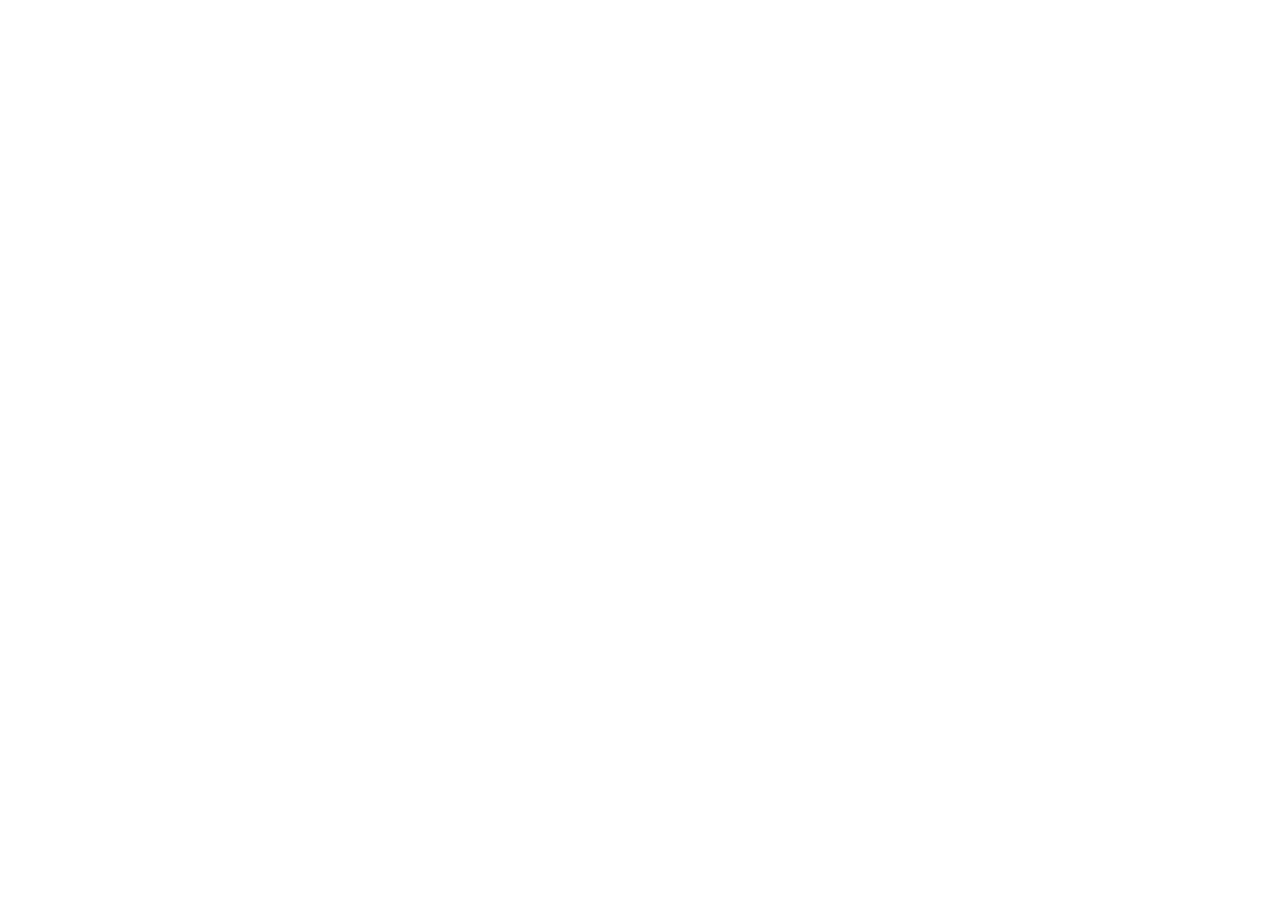
==== index.html @ 519de3d8 "feat: initialize Kéo Co Xanh Đỏ game project Set up the project structure with React, TypeScript, Ta" ====
<!doctype html>
<html lang="en">
  <head>
    <meta charset="UTF-8" />
    <meta name="viewport" content="width=device-width, initial-scale=1.0" />
    <title>Kéo Co Xanh Đỏ</title>
    <meta name="description" content="Trò chơi đố vui kéo co đối kháng giữa Đội Xanh và Đội Đỏ với 10 câu hỏi mỗi bên." />
    <meta property="og:title" content="Kéo Co Xanh Đỏ" />
    <meta property="og:description" content="Trò chơi đố vui kéo co đối kháng giữa Đội Xanh và Đội Đỏ với 10 câu hỏi mỗi bên." />
    <meta property="og:type" content="website" />
    <meta name="twitter:card" content="summary_large_image" />
  </head>
  <body>
    <div id="root"></div>
    <script type="module" src="/src/main.tsx"></script>
  </body>
</html>
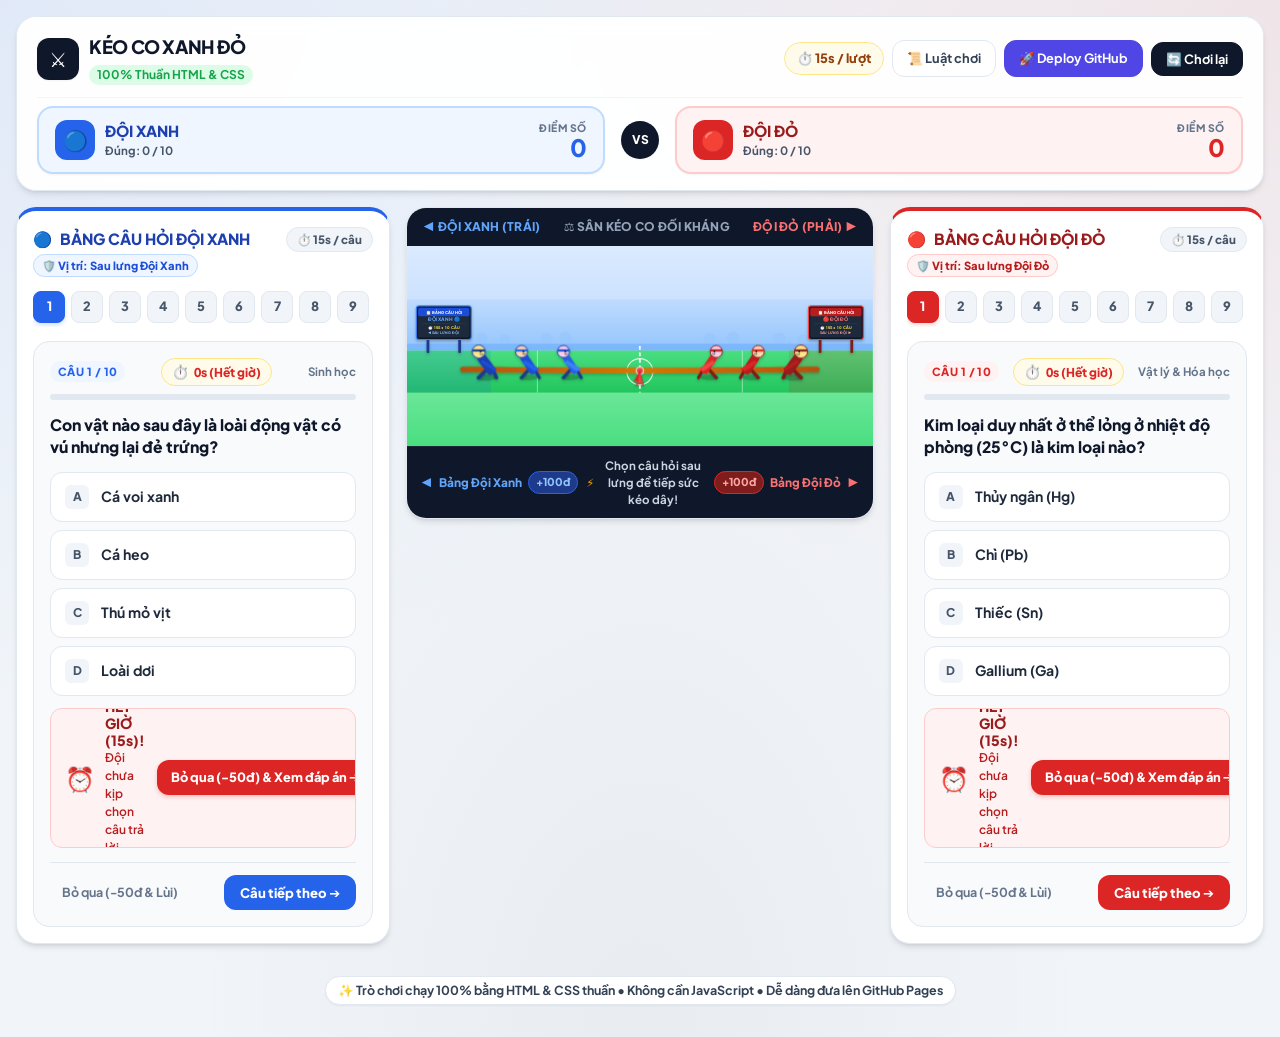
==== commit a5e6955c: "feat: implement full game logic using pure CSS Replace JS-based logic with a state-driven CSS archit" ====
--- a/index.html
+++ b/index.html
@@ -1,18 +1,1501 @@
 <!doctype html>
-<html lang="en">
+<html lang="vi">
   <head>
     <meta charset="UTF-8" />
     <meta name="viewport" content="width=device-width, initial-scale=1.0" />
-    <title>Kéo Co Xanh Đỏ</title>
-    <meta name="description" content="Trò chơi đố vui kéo co đối kháng giữa Đội Xanh và Đội Đỏ với 10 câu hỏi mỗi bên." />
-    <meta property="og:title" content="Kéo Co Xanh Đỏ" />
-    <meta property="og:description" content="Trò chơi đố vui kéo co đối kháng giữa Đội Xanh và Đội Đỏ với 10 câu hỏi mỗi bên." />
+    <title>Kéo Co Xanh Đỏ - Đố Vui 15s Thuần HTML &amp; CSS</title>
+    <meta name="description" content="Trò chơi đố vui kéo co đối kháng giữa Đội Xanh và Đội Đỏ với 10 câu hỏi mỗi bên, thời gian 15s mỗi câu, thuần HTML và CSS không cần JavaScript." />
+    <meta property="og:title" content="Kéo Co Xanh Đỏ - Đố Vui 15s Thuần HTML &amp; CSS" />
+    <meta property="og:description" content="Trò chơi đố vui kéo co đối kháng giữa Đội Xanh và Đội Đỏ với 10 câu hỏi mỗi bên, thời gian 15s mỗi câu, thuần HTML và CSS." />
     <meta property="og:type" content="website" />
-    <meta name="twitter:card" content="summary_large_image" />
+    <link rel="stylesheet" href="./style.css" />
   </head>
   <body>
-    <div id="root"></div>
-    <script type="module" src="/src/main.tsx"></script>
+    <!-- PURE HTML & CSS TUG OF WAR GAME (NO JAVASCRIPT) -->
+    <form class="game-form" id="tug-game">
+      <!-- Modal Checkbox Toggles -->
+      <input type="checkbox" id="rules-toggle" class="modal-toggle" />
+      <input type="checkbox" id="deploy-toggle" class="modal-toggle" />
+
+      <!-- ==========================================
+           BLUE TEAM RADIO CHOICES (Hidden State Store)
+           ========================================== -->
+      <!-- Q1: C is correct -->
+      <input type="radio" name="b_q1" id="b_q1_a" class="hidden-radio b-w b-q1-w" />
+      <input type="radio" name="b_q1" id="b_q1_b" class="hidden-radio b-w b-q1-w" />
+      <input type="radio" name="b_q1" id="b_q1_c" class="hidden-radio b-c" />
+      <input type="radio" name="b_q1" id="b_q1_d" class="hidden-radio b-w b-q1-w" />
+      <input type="radio" name="b_q1" id="b_q1_s" class="hidden-radio b-s b-q1-w" />
+
+      <!-- Q2: A is correct -->
+      <input type="radio" name="b_q2" id="b_q2_a" class="hidden-radio b-c" />
+      <input type="radio" name="b_q2" id="b_q2_b" class="hidden-radio b-w b-q2-w" />
+      <input type="radio" name="b_q2" id="b_q2_c" class="hidden-radio b-w b-q2-w" />
+      <input type="radio" name="b_q2" id="b_q2_d" class="hidden-radio b-w b-q2-w" />
+      <input type="radio" name="b_q2" id="b_q2_s" class="hidden-radio b-s b-q2-w" />
+
+      <!-- Q3: B is correct -->
+      <input type="radio" name="b_q3" id="b_q3_a" class="hidden-radio b-w b-q3-w" />
+      <input type="radio" name="b_q3" id="b_q3_b" class="hidden-radio b-c" />
+      <input type="radio" name="b_q3" id="b_q3_c" class="hidden-radio b-w b-q3-w" />
+      <input type="radio" name="b_q3" id="b_q3_d" class="hidden-radio b-w b-q3-w" />
+      <input type="radio" name="b_q3" id="b_q3_s" class="hidden-radio b-s b-q3-w" />
+
+      <!-- Q4: C is correct -->
+      <input type="radio" name="b_q4" id="b_q4_a" class="hidden-radio b-w b-q4-w" />
+      <input type="radio" name="b_q4" id="b_q4_b" class="hidden-radio b-w b-q4-w" />
+      <input type="radio" name="b_q4" id="b_q4_c" class="hidden-radio b-c" />
+      <input type="radio" name="b_q4" id="b_q4_d" class="hidden-radio b-w b-q4-w" />
+      <input type="radio" name="b_q4" id="b_q4_s" class="hidden-radio b-s b-q4-w" />
+
+      <!-- Q5: B is correct -->
+      <input type="radio" name="b_q5" id="b_q5_a" class="hidden-radio b-w b-q5-w" />
+      <input type="radio" name="b_q5" id="b_q5_b" class="hidden-radio b-c" />
+      <input type="radio" name="b_q5" id="b_q5_c" class="hidden-radio b-w b-q5-w" />
+      <input type="radio" name="b_q5" id="b_q5_d" class="hidden-radio b-w b-q5-w" />
+      <input type="radio" name="b_q5" id="b_q5_s" class="hidden-radio b-s b-q5-w" />
+
+      <!-- Q6: A is correct -->
+      <input type="radio" name="b_q6" id="b_q6_a" class="hidden-radio b-c" />
+      <input type="radio" name="b_q6" id="b_q6_b" class="hidden-radio b-w b-q6-w" />
+      <input type="radio" name="b_q6" id="b_q6_c" class="hidden-radio b-w b-q6-w" />
+      <input type="radio" name="b_q6" id="b_q6_d" class="hidden-radio b-w b-q6-w" />
+      <input type="radio" name="b_q6" id="b_q6_s" class="hidden-radio b-s b-q6-w" />
+
+      <!-- Q7: D is correct -->
+      <input type="radio" name="b_q7" id="b_q7_a" class="hidden-radio b-w b-q7-w" />
+      <input type="radio" name="b_q7" id="b_q7_b" class="hidden-radio b-w b-q7-w" />
+      <input type="radio" name="b_q7" id="b_q7_c" class="hidden-radio b-w b-q7-w" />
+      <input type="radio" name="b_q7" id="b_q7_d" class="hidden-radio b-c" />
+      <input type="radio" name="b_q7" id="b_q7_s" class="hidden-radio b-s b-q7-w" />
+
+      <!-- Q8: B is correct -->
+      <input type="radio" name="b_q8" id="b_q8_a" class="hidden-radio b-w b-q8-w" />
+      <input type="radio" name="b_q8" id="b_q8_b" class="hidden-radio b-c" />
+      <input type="radio" name="b_q8" id="b_q8_c" class="hidden-radio b-w b-q8-w" />
+      <input type="radio" name="b_q8" id="b_q8_d" class="hidden-radio b-w b-q8-w" />
+      <input type="radio" name="b_q8" id="b_q8_s" class="hidden-radio b-s b-q8-w" />
+
+      <!-- Q9: D is correct -->
+      <input type="radio" name="b_q9" id="b_q9_a" class="hidden-radio b-w b-q9-w" />
+      <input type="radio" name="b_q9" id="b_q9_b" class="hidden-radio b-w b-q9-w" />
+      <input type="radio" name="b_q9" id="b_q9_c" class="hidden-radio b-w b-q9-w" />
+      <input type="radio" name="b_q9" id="b_q9_d" class="hidden-radio b-c" />
+      <input type="radio" name="b_q9" id="b_q9_s" class="hidden-radio b-s b-q9-w" />
+
+      <!-- Q10: B is correct -->
+      <input type="radio" name="b_q10" id="b_q10_a" class="hidden-radio b-w b-q10-w" />
+      <input type="radio" name="b_q10" id="b_q10_b" class="hidden-radio b-c" />
+      <input type="radio" name="b_q10" id="b_q10_c" class="hidden-radio b-w b-q10-w" />
+      <input type="radio" name="b_q10" id="b_q10_d" class="hidden-radio b-w b-q10-w" />
+      <input type="radio" name="b_q10" id="b_q10_s" class="hidden-radio b-s b-q10-w" />
+
+      <!-- ==========================================
+           RED TEAM RADIO CHOICES (Hidden State Store)
+           ========================================== -->
+      <!-- Q1: A is correct -->
+      <input type="radio" name="r_q1" id="r_q1_a" class="hidden-radio r-c" />
+      <input type="radio" name="r_q1" id="r_q1_b" class="hidden-radio r-w r-q1-w" />
+      <input type="radio" name="r_q1" id="r_q1_c" class="hidden-radio r-w r-q1-w" />
+      <input type="radio" name="r_q1" id="r_q1_d" class="hidden-radio r-w r-q1-w" />
+      <input type="radio" name="r_q1" id="r_q1_s" class="hidden-radio r-s r-q1-w" />
+
+      <!-- Q2: B is correct -->
+      <input type="radio" name="r_q2" id="r_q2_a" class="hidden-radio r-w r-q2-w" />
+      <input type="radio" name="r_q2" id="r_q2_b" class="hidden-radio r-c" />
+      <input type="radio" name="r_q2" id="r_q2_c" class="hidden-radio r-w r-q2-w" />
+      <input type="radio" name="r_q2" id="r_q2_d" class="hidden-radio r-w r-q2-w" />
+      <input type="radio" name="r_q2" id="r_q2_s" class="hidden-radio r-s r-q2-w" />
+
+      <!-- Q3: C is correct -->
+      <input type="radio" name="r_q3" id="r_q3_a" class="hidden-radio r-w r-q3-w" />
+      <input type="radio" name="r_q3" id="r_q3_b" class="hidden-radio r-w r-q3-w" />
+      <input type="radio" name="r_q3" id="r_q3_c" class="hidden-radio r-c" />
+      <input type="radio" name="r_q3" id="r_q3_d" class="hidden-radio r-w r-q3-w" />
+      <input type="radio" name="r_q3" id="r_q3_s" class="hidden-radio r-s r-q3-w" />
+
+      <!-- Q4: B is correct -->
+      <input type="radio" name="r_q4" id="r_q4_a" class="hidden-radio r-w r-q4-w" />
+      <input type="radio" name="r_q4" id="r_q4_b" class="hidden-radio r-c" />
+      <input type="radio" name="r_q4" id="r_q4_c" class="hidden-radio r-w r-q4-w" />
+      <input type="radio" name="r_q4" id="r_q4_d" class="hidden-radio r-w r-q4-w" />
+      <input type="radio" name="r_q4" id="r_q4_s" class="hidden-radio r-s r-q4-w" />
+
+      <!-- Q5: C is correct -->
+      <input type="radio" name="r_q5" id="r_q5_a" class="hidden-radio r-w r-q5-w" />
+      <input type="radio" name="r_q5" id="r_q5_b" class="hidden-radio r-w r-q5-w" />
+      <input type="radio" name="r_q5" id="r_q5_c" class="hidden-radio r-c" />
+      <input type="radio" name="r_q5" id="r_q5_d" class="hidden-radio r-w r-q5-w" />
+      <input type="radio" name="r_q5" id="r_q5_s" class="hidden-radio r-s r-q5-w" />
+
+      <!-- Q6: A is correct -->
+      <input type="radio" name="r_q6" id="r_q6_a" class="hidden-radio r-c" />
+      <input type="radio" name="r_q6" id="r_q6_b" class="hidden-radio r-w r-q6-w" />
+      <input type="radio" name="r_q6" id="r_q6_c" class="hidden-radio r-w r-q6-w" />
+      <input type="radio" name="r_q6" id="r_q6_d" class="hidden-radio r-w r-q6-w" />
+      <input type="radio" name="r_q6" id="r_q6_s" class="hidden-radio r-s r-q6-w" />
+
+      <!-- Q7: B is correct -->
+      <input type="radio" name="r_q7" id="r_q7_a" class="hidden-radio r-w r-q7-w" />
+      <input type="radio" name="r_q7" id="r_q7_b" class="hidden-radio r-c" />
+      <input type="radio" name="r_q7" id="r_q7_c" class="hidden-radio r-w r-q7-w" />
+      <input type="radio" name="r_q7" id="r_q7_d" class="hidden-radio r-w r-q7-w" />
+      <input type="radio" name="r_q7" id="r_q7_s" class="hidden-radio r-s r-q7-w" />
+
+      <!-- Q8: A is correct -->
+      <input type="radio" name="r_q8" id="r_q8_a" class="hidden-radio r-c" />
+      <input type="radio" name="r_q8" id="r_q8_b" class="hidden-radio r-w r-q8-w" />
+      <input type="radio" name="r_q8" id="r_q8_c" class="hidden-radio r-w r-q8-w" />
+      <input type="radio" name="r_q8" id="r_q8_d" class="hidden-radio r-w r-q8-w" />
+      <input type="radio" name="r_q8" id="r_q8_s" class="hidden-radio r-s r-q8-w" />
+
+      <!-- Q9: C is correct -->
+      <input type="radio" name="r_q9" id="r_q9_a" class="hidden-radio r-w r-q9-w" />
+      <input type="radio" name="r_q9" id="r_q9_b" class="hidden-radio r-w r-q9-w" />
+      <input type="radio" name="r_q9" id="r_q9_c" class="hidden-radio r-c" />
+      <input type="radio" name="r_q9" id="r_q9_d" class="hidden-radio r-w r-q9-w" />
+      <input type="radio" name="r_q9" id="r_q9_s" class="hidden-radio r-s r-q9-w" />
+
+      <!-- Q10: B is correct -->
+      <input type="radio" name="r_q10" id="r_q10_a" class="hidden-radio r-w r-q10-w" />
+      <input type="radio" name="r_q10" id="r_q10_b" class="hidden-radio r-c" />
+      <input type="radio" name="r_q10" id="r_q10_c" class="hidden-radio r-w r-q10-w" />
+      <input type="radio" name="r_q10" id="r_q10_d" class="hidden-radio r-w r-q10-w" />
+      <input type="radio" name="r_q10" id="r_q10_s" class="hidden-radio r-s r-q10-w" />
+
+      <!-- MAIN APP LAYOUT -->
+      <div class="app-wrapper">
+        <!-- HEADER SCOREBOARD -->
+        <header class="header-board">
+          <div class="header-top">
+            <div class="logo-badge">
+              <div class="logo-icon">⚔️</div>
+              <div class="logo-text">
+                <h1>KÉO CO XANH ĐỎ</h1>
+                <p>100% Thuần HTML &amp; CSS</p>
+              </div>
+            </div>
+            <div class="header-actions">
+              <div class="header-timer-pill" title="Giới hạn 15 giây cho mỗi lượt câu hỏi của mỗi đội">
+                <span>⏱️ 15s / lượt</span>
+              </div>
+              <label for="rules-toggle" class="btn-action" title="Xem luật chơi">
+                <span>📜 Luật chơi</span>
+              </label>
+              <label for="deploy-toggle" class="btn-action btn-primary" title="Hướng dẫn Deploy GitHub Pages">
+                <span>🚀 Deploy GitHub</span>
+              </label>
+              <button type="reset" class="btn-action btn-reset" title="Đặt lại toàn bộ điểm và câu hỏi">
+                <span>🔄 Chơi lại</span>
+              </button>
+            </div>
+          </div>
+
+          <!-- Real-time CSS Scores -->
+          <div class="scores-banner">
+            <!-- Blue Team Score -->
+            <div class="team-score-card blue">
+              <div class="team-info">
+                <div class="team-avatar">🔵</div>
+                <div>
+                  <div class="team-name">ĐỘI XANH</div>
+                  <div class="team-correct-badge">Đúng: <span class="blue-correct-val"></span></div>
+                </div>
+              </div>
+              <div class="team-pts">
+                <div class="team-pts-label">Điểm số</div>
+                <div class="team-pts-num blue-score-val"></div>
+              </div>
+            </div>
+
+            <!-- VS Badge -->
+            <div class="vs-pill">VS</div>
+
+            <!-- Red Team Score -->
+            <div class="team-score-card red">
+              <div class="team-info">
+                <div class="team-avatar">🔴</div>
+                <div>
+                  <div class="team-name">ĐỘI ĐỎ</div>
+                  <div class="team-correct-badge">Đúng: <span class="red-correct-val"></span></div>
+                </div>
+              </div>
+              <div class="team-pts">
+                <div class="team-pts-label">Điểm số</div>
+                <div class="team-pts-num red-score-val"></div>
+              </div>
+            </div>
+          </div>
+        </header>
+
+        <!-- MAIN BATTLE ARENA & QUESTION COLUMNS -->
+        <main class="battle-arena-layout">
+          <!-- =============================================================
+               BLUE TEAM QUESTION PANEL (10 QUESTIONS - BEHIND BLUE TEAM)
+               ============================================================= -->
+          <section class="team-column blue-side">
+            <div class="team-column-header">
+              <div class="team-header-main">
+                <div class="team-column-title">
+                  <span>🔵</span>
+                  <span>BẢNG CÂU HỎI ĐỘI XANH</span>
+                </div>
+                <div class="team-position-badge blue-pos">
+                  <span>🛡️ Vị trí: Sau lưng Đội Xanh</span>
+                </div>
+              </div>
+              <div class="team-time-tag">⏱️ 15s / câu</div>
+            </div>
+
+            <!-- Tab Radio Controllers for Blue Questions 1 to 10 -->
+            <input type="radio" name="b_tab" id="b_tab_1" class="hidden-radio" checked />
+            <input type="radio" name="b_tab" id="b_tab_2" class="hidden-radio" />
+            <input type="radio" name="b_tab" id="b_tab_3" class="hidden-radio" />
+            <input type="radio" name="b_tab" id="b_tab_4" class="hidden-radio" />
+            <input type="radio" name="b_tab" id="b_tab_5" class="hidden-radio" />
+            <input type="radio" name="b_tab" id="b_tab_6" class="hidden-radio" />
+            <input type="radio" name="b_tab" id="b_tab_7" class="hidden-radio" />
+            <input type="radio" name="b_tab" id="b_tab_8" class="hidden-radio" />
+            <input type="radio" name="b_tab" id="b_tab_9" class="hidden-radio" />
+            <input type="radio" name="b_tab" id="b_tab_10" class="hidden-radio" />
+
+            <!-- Pill Navigation 1..10 -->
+            <div class="pills-nav">
+              <label for="b_tab_1" class="nav-pill">1</label>
+              <label for="b_tab_2" class="nav-pill">2</label>
+              <label for="b_tab_3" class="nav-pill">3</label>
+              <label for="b_tab_4" class="nav-pill">4</label>
+              <label for="b_tab_5" class="nav-pill">5</label>
+              <label for="b_tab_6" class="nav-pill">6</label>
+              <label for="b_tab_7" class="nav-pill">7</label>
+              <label for="b_tab_8" class="nav-pill">8</label>
+              <label for="b_tab_9" class="nav-pill">9</label>
+              <label for="b_tab_10" class="nav-pill">10</label>
+            </div>
+
+            <!-- Blue Cards Container -->
+            <div class="cards-container">
+              <!-- Blue Q1 -->
+              <div class="question-card" id="b_card_1">
+                <div class="question-header">
+                  <span class="q-tag">Câu 1 / 10</span>
+                  <div class="q-timer-badge" title="Đếm ngược 15 giây cho câu hỏi này">
+                    <span class="timer-flame">⏱️</span>
+                    <span class="timer-countdown"></span>
+                  </div>
+                  <span class="q-topic">Sinh học</span>
+                </div>
+                <div class="timer-track" title="Thời gian còn lại: 15s">
+                  <div class="timer-bar"></div>
+                </div>
+                <h3 class="question-text">Con vật nào sau đây là loài động vật có vú nhưng lại đẻ trứng?</h3>
+                <div class="options-grid">
+                  <label for="b_q1_a" class="option-btn"><span class="option-key">A</span><span>Cá voi xanh</span></label>
+                  <label for="b_q1_b" class="option-btn"><span class="option-key">B</span><span>Cá heo</span></label>
+                  <label for="b_q1_c" class="option-btn opt-correct"><span class="option-key">C</span><span>Thú mỏ vịt</span></label>
+                  <label for="b_q1_d" class="option-btn"><span class="option-key">D</span><span>Loài dơi</span></label>
+                </div>
+                <!-- 15s Timeout Alert -->
+                <div class="timeout-alert">
+                  <div class="timeout-badge">
+                    <span class="timeout-icon">⏰</span>
+                    <div class="timeout-text">
+                      <div class="timeout-title">HẾT GIỜ (15s)!</div>
+                      <div class="timeout-sub">Đội chưa kịp chọn câu trả lời.</div>
+                    </div>
+                  </div>
+                  <label for="b_q1_s" class="btn-timeout-forfeit">Bỏ qua (-50đ) &amp; Xem đáp án ➔</label>
+                </div>
+                <!-- Pure CSS Feedback -->
+                <div class="feedback-box fb-correct">
+                  <div class="fb-title">🎉 CHÍNH XÁC! (+100 điểm &amp; Kéo dây)</div>
+                  <p>Thú mỏ vịt và thú lông nhím là hai loài động vật có vú kỳ lạ duy nhất trên thế giới đẻ trứng thay vì sinh con trực tiếp.</p>
+                </div>
+                <div class="feedback-box fb-wrong">
+                  <div class="fb-title">❌ CHƯA ĐÚNG! (-50 điểm &amp; Lùi bước)</div>
+                  <p>Đáp án đúng là: <strong>C. Thú mỏ vịt</strong>. Cá voi, cá heo và dơi đều là thú sinh con và nuôi con bằng sữa mẹ.</p>
+                </div>
+                <div class="question-footer">
+                  <label for="b_q1_s" class="btn-skip">Bỏ qua (-50đ &amp; Lùi)</label>
+                  <label for="b_tab_2" class="btn-next-tab">Câu tiếp theo ➔</label>
+                </div>
+              </div>
+
+              <!-- Blue Q2 -->
+              <div class="question-card" id="b_card_2">
+                <div class="question-header">
+                  <span class="q-tag">Câu 2 / 10</span>
+                  <div class="q-timer-badge" title="Đếm ngược 15 giây cho câu hỏi này">
+                    <span class="timer-flame">⏱️</span>
+                    <span class="timer-countdown"></span>
+                  </div>
+                  <span class="q-topic">Địa lý Việt Nam</span>
+                </div>
+                <div class="timer-track" title="Thời gian còn lại: 15s">
+                  <div class="timer-bar"></div>
+                </div>
+                <h3 class="question-text">Đỉnh núi cao nhất Việt Nam và toàn Đông Dương là đỉnh núi nào?</h3>
+                <div class="options-grid">
+                  <label for="b_q2_a" class="option-btn opt-correct"><span class="option-key">A</span><span>Fansipan (3.143m)</span></label>
+                  <label for="b_q2_b" class="option-btn"><span class="option-key">B</span><span>Pu Si Lung</span></label>
+                  <label for="b_q2_c" class="option-btn"><span class="option-key">C</span><span>Bạch Mộc Lương Tử</span></label>
+                  <label for="b_q2_d" class="option-btn"><span class="option-key">D</span><span>Ngũ Chỉ Sơn</span></label>
+                </div>
+                <div class="timeout-alert">
+                  <div class="timeout-badge">
+                    <span class="timeout-icon">⏰</span>
+                    <div class="timeout-text">
+                      <div class="timeout-title">HẾT GIỜ (15s)!</div>
+                      <div class="timeout-sub">Đội chưa kịp chọn câu trả lời.</div>
+                    </div>
+                  </div>
+                  <label for="b_q2_s" class="btn-timeout-forfeit">Bỏ qua (-50đ) &amp; Xem đáp án ➔</label>
+                </div>
+                <div class="feedback-box fb-correct">
+                  <div class="fb-title">🎉 CHÍNH XÁC! (+100 điểm &amp; Kéo dây)</div>
+                  <p>Fansipan cao 3.143m thuộc dãy Hoàng Liên Sơn, được vinh danh là "Nóc nhà Đông Dương".</p>
+                </div>
+                <div class="feedback-box fb-wrong">
+                  <div class="fb-title">❌ CHƯA ĐÚNG! (-50 điểm &amp; Lùi bước)</div>
+                  <p>Đáp án đúng là: <strong>A. Fansipan (3.143m)</strong>.</p>
+                </div>
+                <div class="question-footer">
+                  <label for="b_q2_s" class="btn-skip">Bỏ qua (-50đ &amp; Lùi)</label>
+                  <label for="b_tab_3" class="btn-next-tab">Câu tiếp theo ➔</label>
+                </div>
+              </div>
+
+              <!-- Blue Q3 -->
+              <div class="question-card" id="b_card_3">
+                <div class="question-header">
+                  <span class="q-tag">Câu 3 / 10</span>
+                  <div class="q-timer-badge" title="Đếm ngược 15 giây cho câu hỏi này">
+                    <span class="timer-flame">⏱️</span>
+                    <span class="timer-countdown"></span>
+                  </div>
+                  <span class="q-topic">Hóa học</span>
+                </div>
+                <div class="timer-track" title="Thời gian còn lại: 15s">
+                  <div class="timer-bar"></div>
+                </div>
+                <h3 class="question-text">Trong bảng tuần hoàn hóa học, nguyên tố "Fe" là ký hiệu của kim loại nào?</h3>
+                <div class="options-grid">
+                  <label for="b_q3_a" class="option-btn"><span class="option-key">A</span><span>Đồng</span></label>
+                  <label for="b_q3_b" class="option-btn opt-correct"><span class="option-key">B</span><span>Sắt</span></label>
+                  <label for="b_q3_c" class="option-btn"><span class="option-key">C</span><span>Nhôm</span></label>
+                  <label for="b_q3_d" class="option-btn"><span class="option-key">D</span><span>Vàng</span></label>
+                </div>
+                <div class="timeout-alert">
+                  <div class="timeout-badge">
+                    <span class="timeout-icon">⏰</span>
+                    <div class="timeout-text">
+                      <div class="timeout-title">HẾT GIỜ (15s)!</div>
+                      <div class="timeout-sub">Đội chưa kịp chọn câu trả lời.</div>
+                    </div>
+                  </div>
+                  <label for="b_q3_s" class="btn-timeout-forfeit">Bỏ qua (-50đ) &amp; Xem đáp án ➔</label>
+                </div>
+                <div class="feedback-box fb-correct">
+                  <div class="fb-title">🎉 CHÍNH XÁC! (+100 điểm &amp; Kéo dây)</div>
+                  <p>Fe bắt nguồn từ chữ Ferrum trong tiếng Latinh, chỉ nguyên tố Sắt có số nguyên tử 26.</p>
+                </div>
+                <div class="feedback-box fb-wrong">
+                  <div class="fb-title">❌ CHƯA ĐÚNG! (-50 điểm &amp; Lùi bước)</div>
+                  <p>Đáp án đúng là: <strong>B. Sắt</strong> (Ferrum).</p>
+                </div>
+                <div class="question-footer">
+                  <label for="b_q3_s" class="btn-skip">Bỏ qua (-50đ &amp; Lùi)</label>
+                  <label for="b_tab_4" class="btn-next-tab">Câu tiếp theo ➔</label>
+                </div>
+              </div>
+
+              <!-- Blue Q4 -->
+              <div class="question-card" id="b_card_4">
+                <div class="question-header">
+                  <span class="q-tag">Câu 4 / 10</span>
+                  <div class="q-timer-badge" title="Đếm ngược 15 giây cho câu hỏi này">
+                    <span class="timer-flame">⏱️</span>
+                    <span class="timer-countdown"></span>
+                  </div>
+                  <span class="q-topic">Thiên văn học</span>
+                </div>
+                <div class="timer-track" title="Thời gian còn lại: 15s">
+                  <div class="timer-bar"></div>
+                </div>
+                <h3 class="question-text">Hành tinh nào nằm ở vị trí gần Mặt Trời nhất trong Hệ Mặt Trời?</h3>
+                <div class="options-grid">
+                  <label for="b_q4_a" class="option-btn"><span class="option-key">A</span><span>Sao Kim (Venus)</span></label>
+                  <label for="b_q4_b" class="option-btn"><span class="option-key">B</span><span>Sao Hỏa (Mars)</span></label>
+                  <label for="b_q4_c" class="option-btn opt-correct"><span class="option-key">C</span><span>Sao Thủy (Mercury)</span></label>
+                  <label for="b_q4_d" class="option-btn"><span class="option-key">D</span><span>Trái Đất</span></label>
+                </div>
+                <div class="timeout-alert">
+                  <div class="timeout-badge">
+                    <span class="timeout-icon">⏰</span>
+                    <div class="timeout-text">
+                      <div class="timeout-title">HẾT GIỜ (15s)!</div>
+                      <div class="timeout-sub">Đội chưa kịp chọn câu trả lời.</div>
+                    </div>
+                  </div>
+                  <label for="b_q4_s" class="btn-timeout-forfeit">Bỏ qua (-50đ) &amp; Xem đáp án ➔</label>
+                </div>
+                <div class="feedback-box fb-correct">
+                  <div class="fb-title">🎉 CHÍNH XÁC! (+100 điểm &amp; Kéo dây)</div>
+                  <p>Sao Thủy là hành tinh gần Mặt Trời nhất với chu kỳ quay quanh Mặt Trời chỉ mất 88 ngày Trái Đất.</p>
+                </div>
+                <div class="feedback-box fb-wrong">
+                  <div class="fb-title">❌ CHƯA ĐÚNG! (-50 điểm &amp; Lùi bước)</div>
+                  <p>Đáp án đúng là: <strong>C. Sao Thủy (Mercury)</strong>.</p>
+                </div>
+                <div class="question-footer">
+                  <label for="b_q4_s" class="btn-skip">Bỏ qua (-50đ &amp; Lùi)</label>
+                  <label for="b_tab_5" class="btn-next-tab">Câu tiếp theo ➔</label>
+                </div>
+              </div>
+
+              <!-- Blue Q5 -->
+              <div class="question-card" id="b_card_5">
+                <div class="question-header">
+                  <span class="q-tag">Câu 5 / 10</span>
+                  <div class="q-timer-badge" title="Đếm ngược 15 giây cho câu hỏi này">
+                    <span class="timer-flame">⏱️</span>
+                    <span class="timer-countdown"></span>
+                  </div>
+                  <span class="q-topic">Đố vui dân gian</span>
+                </div>
+                <div class="timer-track" title="Thời gian còn lại: 15s">
+                  <div class="timer-bar"></div>
+                </div>
+                <h3 class="question-text">Đố vui: "Cây gì có mắt không tai, thịt thơm vàng óng ăn hoài chẳng cay"?</h3>
+                <div class="options-grid">
+                  <label for="b_q5_a" class="option-btn"><span class="option-key">A</span><span>Cây ngô / bắp</span></label>
+                  <label for="b_q5_b" class="option-btn opt-correct"><span class="option-key">B</span><span>Quả dứa (thơm/khóm)</span></label>
+                  <label for="b_q5_c" class="option-btn"><span class="option-key">C</span><span>Củ khoai tây</span></label>
+                  <label for="b_q5_d" class="option-btn"><span class="option-key">D</span><span>Quả dừa</span></label>
+                </div>
+                <div class="timeout-alert">
+                  <div class="timeout-badge">
+                    <span class="timeout-icon">⏰</span>
+                    <div class="timeout-text">
+                      <div class="timeout-title">HẾT GIỜ (15s)!</div>
+                      <div class="timeout-sub">Đội chưa kịp chọn câu trả lời.</div>
+                    </div>
+                  </div>
+                  <label for="b_q5_s" class="btn-timeout-forfeit">Bỏ qua (-50đ) &amp; Xem đáp án ➔</label>
+                </div>
+                <div class="feedback-box fb-correct">
+                  <div class="fb-title">🎉 CHÍNH XÁC! (+100 điểm &amp; Kéo dây)</div>
+                  <p>Quả dứa có nhiều mắt dứa xung quanh vỏ bọc, ruột màu vàng óng ngọt mát.</p>
+                </div>
+                <div class="feedback-box fb-wrong">
+                  <div class="fb-title">❌ CHƯA ĐÚNG! (-50 điểm &amp; Lùi bước)</div>
+                  <p>Đáp án đúng là: <strong>B. Quả dứa (thơm/khóm)</strong>.</p>
+                </div>
+                <div class="question-footer">
+                  <label for="b_q5_s" class="btn-skip">Bỏ qua (-50đ &amp; Lùi)</label>
+                  <label for="b_tab_6" class="btn-next-tab">Câu tiếp theo ➔</label>
+                </div>
+              </div>
+
+              <!-- Blue Q6 -->
+              <div class="question-card" id="b_card_6">
+                <div class="question-header">
+                  <span class="q-tag">Câu 6 / 10</span>
+                  <div class="q-timer-badge" title="Đếm ngược 15 giây cho câu hỏi này">
+                    <span class="timer-flame">⏱️</span>
+                    <span class="timer-countdown"></span>
+                  </div>
+                  <span class="q-topic">Âm nhạc &amp; Lịch sử</span>
+                </div>
+                <div class="timer-track" title="Thời gian còn lại: 15s">
+                  <div class="timer-bar"></div>
+                </div>
+                <h3 class="question-text">Ai là tác giả của bản Quốc ca nước CHXHCN Việt Nam (Tiến quân ca)?</h3>
+                <div class="options-grid">
+                  <label for="b_q6_a" class="option-btn opt-correct"><span class="option-key">A</span><span>Nhạc sĩ Văn Cao</span></label>
+                  <label for="b_q6_b" class="option-btn"><span class="option-key">B</span><span>Nhạc sĩ Trịnh Công Sơn</span></label>
+                  <label for="b_q6_c" class="option-btn"><span class="option-key">C</span><span>Nhạc sĩ Phạm Tuyên</span></label>
+                  <label for="b_q6_d" class="option-btn"><span class="option-key">D</span><span>Nhạc sĩ Hoàng Vân</span></label>
+                </div>
+                <div class="timeout-alert">
+                  <div class="timeout-badge">
+                    <span class="timeout-icon">⏰</span>
+                    <div class="timeout-text">
+                      <div class="timeout-title">HẾT GIỜ (15s)!</div>
+                      <div class="timeout-sub">Đội chưa kịp chọn câu trả lời.</div>
+                    </div>
+                  </div>
+                  <label for="b_q6_s" class="btn-timeout-forfeit">Bỏ qua (-50đ) &amp; Xem đáp án ➔</label>
+                </div>
+                <div class="feedback-box fb-correct">
+                  <div class="fb-title">🎉 CHÍNH XÁC! (+100 điểm &amp; Kéo dây)</div>
+                  <p>Nhạc sĩ Văn Cao sáng tác "Tiến quân ca" vào cuối năm 1944 tại Hà Nội.</p>
+                </div>
+                <div class="feedback-box fb-wrong">
+                  <div class="fb-title">❌ CHƯA ĐÚNG! (-50 điểm &amp; Lùi bước)</div>
+                  <p>Đáp án đúng là: <strong>A. Nhạc sĩ Văn Cao</strong>.</p>
+                </div>
+                <div class="question-footer">
+                  <label for="b_q6_s" class="btn-skip">Bỏ qua (-50đ &amp; Lùi)</label>
+                  <label for="b_tab_7" class="btn-next-tab">Câu tiếp theo ➔</label>
+                </div>
+              </div>
+
+              <!-- Blue Q7 -->
+              <div class="question-card" id="b_card_7">
+                <div class="question-header">
+                  <span class="q-tag">Câu 7 / 10</span>
+                  <div class="q-timer-badge" title="Đếm ngược 15 giây cho câu hỏi này">
+                    <span class="timer-flame">⏱️</span>
+                    <span class="timer-countdown"></span>
+                  </div>
+                  <span class="q-topic">Địa lý thế giới</span>
+                </div>
+                <div class="timer-track" title="Thời gian còn lại: 15s">
+                  <div class="timer-bar"></div>
+                </div>
+                <h3 class="question-text">Đâu là đại dương có diện tích và độ sâu lớn nhất trên hành tinh Trái Đất?</h3>
+                <div class="options-grid">
+                  <label for="b_q7_a" class="option-btn"><span class="option-key">A</span><span>Đại Tây Dương</span></label>
+                  <label for="b_q7_b" class="option-btn"><span class="option-key">B</span><span>Ấn Độ Dương</span></label>
+                  <label for="b_q7_c" class="option-btn"><span class="option-key">C</span><span>Bắc Băng Dương</span></label>
+                  <label for="b_q7_d" class="option-btn opt-correct"><span class="option-key">D</span><span>Thái Bình Dương</span></label>
+                </div>
+                <div class="timeout-alert">
+                  <div class="timeout-badge">
+                    <span class="timeout-icon">⏰</span>
+                    <div class="timeout-text">
+                      <div class="timeout-title">HẾT GIỜ (15s)!</div>
+                      <div class="timeout-sub">Đội chưa kịp chọn câu trả lời.</div>
+                    </div>
+                  </div>
+                  <label for="b_q7_s" class="btn-timeout-forfeit">Bỏ qua (-50đ) &amp; Xem đáp án ➔</label>
+                </div>
+                <div class="feedback-box fb-correct">
+                  <div class="fb-title">🎉 CHÍNH XÁC! (+100 điểm &amp; Kéo dây)</div>
+                  <p>Thái Bình Dương chiếm hơn 30% diện tích bề mặt Trái Đất và chứa rãnh Mariana sâu nhất thế giới.</p>
+                </div>
+                <div class="feedback-box fb-wrong">
+                  <div class="fb-title">❌ CHƯA ĐÚNG! (-50 điểm &amp; Lùi bước)</div>
+                  <p>Đáp án đúng là: <strong>D. Thái Bình Dương</strong>.</p>
+                </div>
+                <div class="question-footer">
+                  <label for="b_q7_s" class="btn-skip">Bỏ qua (-50đ &amp; Lùi)</label>
+                  <label for="b_tab_8" class="btn-next-tab">Câu tiếp theo ➔</label>
+                </div>
+              </div>
+
+              <!-- Blue Q8 -->
+              <div class="question-card" id="b_card_8">
+                <div class="question-header">
+                  <span class="q-tag">Câu 8 / 10</span>
+                  <div class="q-timer-badge" title="Đếm ngược 15 giây cho câu hỏi này">
+                    <span class="timer-flame">⏱️</span>
+                    <span class="timer-countdown"></span>
+                  </div>
+                  <span class="q-topic">Toán học</span>
+                </div>
+                <div class="timer-track" title="Thời gian còn lại: 15s">
+                  <div class="timer-bar"></div>
+                </div>
+                <h3 class="question-text">Trong hình học phẳng, một tam giác đều có mỗi góc trong bằng bao nhiêu độ?</h3>
+                <div class="options-grid">
+                  <label for="b_q8_a" class="option-btn"><span class="option-key">A</span><span>45°</span></label>
+                  <label for="b_q8_b" class="option-btn opt-correct"><span class="option-key">B</span><span>60°</span></label>
+                  <label for="b_q8_c" class="option-btn"><span class="option-key">C</span><span>90°</span></label>
+                  <label for="b_q8_d" class="option-btn"><span class="option-key">D</span><span>120°</span></label>
+                </div>
+                <div class="timeout-alert">
+                  <div class="timeout-badge">
+                    <span class="timeout-icon">⏰</span>
+                    <div class="timeout-text">
+                      <div class="timeout-title">HẾT GIỜ (15s)!</div>
+                      <div class="timeout-sub">Đội chưa kịp chọn câu trả lời.</div>
+                    </div>
+                  </div>
+                  <label for="b_q8_s" class="btn-timeout-forfeit">Bỏ qua (-50đ) &amp; Xem đáp án ➔</label>
+                </div>
+                <div class="feedback-box fb-correct">
+                  <div class="fb-title">🎉 CHÍNH XÁC! (+100 điểm &amp; Kéo dây)</div>
+                  <p>Tổng 3 góc trong tam giác là 180°. Trong tam giác đều: 180° : 3 = 60°.</p>
+                </div>
+                <div class="feedback-box fb-wrong">
+                  <div class="fb-title">❌ CHƯA ĐÚNG! (-50 điểm &amp; Lùi bước)</div>
+                  <p>Đáp án đúng là: <strong>B. 60°</strong>.</p>
+                </div>
+                <div class="question-footer">
+                  <label for="b_q8_s" class="btn-skip">Bỏ qua (-50đ &amp; Lùi)</label>
+                  <label for="b_tab_9" class="btn-next-tab">Câu tiếp theo ➔</label>
+                </div>
+              </div>
+
+              <!-- Blue Q9 -->
+              <div class="question-card" id="b_card_9">
+                <div class="question-header">
+                  <span class="q-tag">Câu 9 / 10</span>
+                  <div class="q-timer-badge" title="Đếm ngược 15 giây cho câu hỏi này">
+                    <span class="timer-flame">⏱️</span>
+                    <span class="timer-countdown"></span>
+                  </div>
+                  <span class="q-topic">Địa lý quốc tế</span>
+                </div>
+                <div class="timer-track" title="Thời gian còn lại: 15s">
+                  <div class="timer-bar"></div>
+                </div>
+                <h3 class="question-text">Quốc gia nào có diện tích lãnh thổ tự nhiên lớn nhất thế giới?</h3>
+                <div class="options-grid">
+                  <label for="b_q9_a" class="option-btn"><span class="option-key">A</span><span>Canada</span></label>
+                  <label for="b_q9_b" class="option-btn"><span class="option-key">B</span><span>Trung Quốc</span></label>
+                  <label for="b_q9_c" class="option-btn"><span class="option-key">C</span><span>Hoa Kỳ</span></label>
+                  <label for="b_q9_d" class="option-btn opt-correct"><span class="option-key">D</span><span>Liên bang Nga</span></label>
+                </div>
+                <div class="timeout-alert">
+                  <div class="timeout-badge">
+                    <span class="timeout-icon">⏰</span>
+                    <div class="timeout-text">
+                      <div class="timeout-title">HẾT GIỜ (15s)!</div>
+                      <div class="timeout-sub">Đội chưa kịp chọn câu trả lời.</div>
+                    </div>
+                  </div>
+                  <label for="b_q9_s" class="btn-timeout-forfeit">Bỏ qua (-50đ) &amp; Xem đáp án ➔</label>
+                </div>
+                <div class="feedback-box fb-correct">
+                  <div class="fb-title">🎉 CHÍNH XÁC! (+100 điểm &amp; Kéo dây)</div>
+                  <p>Nga có diện tích hơn 17.1 triệu km², trải dài qua 11 múi giờ và hai châu lục Á - Âu.</p>
+                </div>
+                <div class="feedback-box fb-wrong">
+                  <div class="fb-title">❌ CHƯA ĐÚNG! (-50 điểm &amp; Lùi bước)</div>
+                  <p>Đáp án đúng là: <strong>D. Liên bang Nga</strong>.</p>
+                </div>
+                <div class="question-footer">
+                  <label for="b_q9_s" class="btn-skip">Bỏ qua (-50đ &amp; Lùi)</label>
+                  <label for="b_tab_10" class="btn-next-tab">Câu cuối cùng ➔</label>
+                </div>
+              </div>
+
+              <!-- Blue Q10 -->
+              <div class="question-card" id="b_card_10">
+                <div class="question-header">
+                  <span class="q-tag">Câu 10 / 10</span>
+                  <div class="q-timer-badge" title="Đếm ngược 15 giây cho câu hỏi này">
+                    <span class="timer-flame">⏱️</span>
+                    <span class="timer-countdown"></span>
+                  </div>
+                  <span class="q-topic">Địa lý Việt Nam</span>
+                </div>
+                <div class="timer-track" title="Thời gian còn lại: 15s">
+                  <div class="timer-bar"></div>
+                </div>
+                <h3 class="question-text">Dòng sông Mê Kông chảy vào miền Tây Nam Bộ Việt Nam được gọi là gì?</h3>
+                <div class="options-grid">
+                  <label for="b_q10_a" class="option-btn"><span class="option-key">A</span><span>Sông Hồng</span></label>
+                  <label for="b_q10_b" class="option-btn opt-correct"><span class="option-key">B</span><span>Sông Cửu Long (Tiền &amp; Hậu)</span></label>
+                  <label for="b_q10_c" class="option-btn"><span class="option-key">C</span><span>Sông Đồng Nai</span></label>
+                  <label for="b_q10_d" class="option-btn"><span class="option-key">D</span><span>Sông Hương</span></label>
+                </div>
+                <div class="timeout-alert">
+                  <div class="timeout-badge">
+                    <span class="timeout-icon">⏰</span>
+                    <div class="timeout-text">
+                      <div class="timeout-title">HẾT GIỜ (15s)!</div>
+                      <div class="timeout-sub">Đội chưa kịp chọn câu trả lời.</div>
+                    </div>
+                  </div>
+                  <label for="b_q10_s" class="btn-timeout-forfeit">Bỏ qua (-50đ) &amp; Xem đáp án ➔</label>
+                </div>
+                <div class="feedback-box fb-correct">
+                  <div class="fb-title">🎉 CHÍNH XÁC! (+100 điểm &amp; Kéo dây)</div>
+                  <p>Khi vào Việt Nam, sông Mê Kông rẽ thành 2 nhánh chính là Sông Tiền và Sông Hậu, đổ ra biển với tên gọi Cửu Long.</p>
+                </div>
+                <div class="feedback-box fb-wrong">
+                  <div class="fb-title">❌ CHƯA ĐÚNG! (-50 điểm &amp; Lùi bước)</div>
+                  <p>Đáp án đúng là: <strong>B. Sông Cửu Long (Tiền &amp; Hậu)</strong>.</p>
+                </div>
+                <div class="question-footer">
+                  <label for="b_q10_s" class="btn-skip">Bỏ qua (-50đ &amp; Lùi)</label>
+                  <span style="font-size:0.8rem; font-weight:800; color:#2563eb;">Đã xong 10 câu!</span>
+                </div>
+              </div>
+            </div>
+          </section>
+
+          <!-- =============================================================
+               CENTER TUG OF WAR ARENA (BETWEEN BLUE AND RED TEAMS)
+               The Question Boards stand directly BEHIND each team's back
+               ============================================================= -->
+          <section class="arena-card center-arena" id="arena_stage_panel">
+            <div class="arena-header">
+              <div class="arena-header-left">
+                <span>◀ ĐỘI XANH (TRÁI)</span>
+              </div>
+              <div class="arena-header-center">
+                <span>⚖️ SÂN KÉO CO ĐỐI KHÁNG</span>
+              </div>
+              <div class="arena-header-right">
+                <span>ĐỘI ĐỎ (PHẢI) ▶</span>
+              </div>
+            </div>
+
+            <div class="arena-stage">
+              <svg class="svg-arena" viewBox="0 0 1000 200" preserveAspectRatio="xMidYMid meet">
+                <defs>
+                  <linearGradient id="skyGrad" x1="0" y1="0" x2="0" y2="1">
+                    <stop offset="0%" stop-color="#bfdbfe" />
+                    <stop offset="100%" stop-color="#93c5fd" />
+                  </linearGradient>
+                  <linearGradient id="grassGrad" x1="0" y1="0" x2="0" y2="1">
+                    <stop offset="0%" stop-color="#4ade80" />
+                    <stop offset="100%" stop-color="#22c55e" />
+                  </linearGradient>
+                  <linearGradient id="ropeGrad" x1="0" y1="0" x2="1" y2="0">
+                    <stop offset="0%" stop-color="#b45309" />
+                    <stop offset="50%" stop-color="#d97706" />
+                    <stop offset="100%" stop-color="#b45309" />
+                  </linearGradient>
+                  <filter id="shadowFilter" x="-10%" y="-10%" width="120%" height="120%">
+                    <feDropShadow dx="0" dy="3" stdDeviation="3" flood-opacity="0.25" />
+                  </filter>
+                </defs>
+
+                <!-- Sky background -->
+                <rect x="0" y="0" width="1000" height="110" fill="url(#skyGrad)" />
+                
+                <!-- Stadium Audience Silhouettes in Background -->
+                <g fill="#93c5fd" opacity="0.45">
+                  <circle cx="160" cy="84" r="13" /><circle cx="210" cy="87" r="12" />
+                  <circle cx="300" cy="85" r="13" /><circle cx="340" cy="83" r="14" />
+                  <circle cx="650" cy="85" r="13" /><circle cx="700" cy="83" r="14" />
+                  <circle cx="800" cy="84" r="13" /><circle cx="850" cy="87" r="12" />
+                  <rect x="0" y="95" width="1000" height="15" fill="#60a5fa" />
+                </g>
+
+                <!-- Grass Field Ground -->
+                <rect x="0" y="110" width="1000" height="90" fill="url(#grassGrad)" />
+                
+                <!-- Danger Zones -->
+                <rect x="0" y="110" width="180" height="90" fill="rgba(37, 99, 235, 0.15)" />
+                <rect x="820" y="110" width="180" height="90" fill="rgba(220, 38, 38, 0.15)" />
+
+                <!-- Field Markings -->
+                <line x1="500" y1="100" x2="500" y2="200" stroke="#ffffff" stroke-width="4" stroke-dasharray="8 6" opacity="0.9" />
+                <circle cx="500" cy="155" r="28" fill="none" stroke="#ffffff" stroke-width="2.5" opacity="0.8" />
+                <line x1="280" y1="110" x2="280" y2="200" stroke="#ffffff" stroke-width="2" opacity="0.5" />
+                <line x1="720" y1="110" x2="720" y2="200" stroke="#ffffff" stroke-width="2" opacity="0.5" />
+
+                <!-- STADIUM BILLBOARDS STANDING BEHIND TEAMS' BACKS -->
+                <!-- Blue Team Question Board Billboard in Stadium Behind Their Back -->
+                <g class="stadium-board blue-stand" filter="url(#shadowFilter)">
+                  <!-- Stand Posts -->
+                  <rect x="42" y="80" width="6" height="35" fill="#1e3a8a" rx="2" />
+                  <rect x="110" y="80" width="6" height="35" fill="#1e3a8a" rx="2" />
+                  <!-- Signboard Frame -->
+                  <rect x="20" y="14" width="118" height="72" fill="#0f172a" stroke="#3b82f6" stroke-width="2.5" rx="6" />
+                  <rect x="24" y="18" width="110" height="64" fill="#1e293b" rx="4" />
+                  <rect x="24" y="18" width="110" height="18" fill="#1d4ed8" rx="3" />
+                  <text x="79" y="31" text-anchor="middle" fill="#ffffff" font-size="8.5" font-weight="900" font-family="'Plus Jakarta Sans', sans-serif">📋 BẢNG CÂU HỎI</text>
+                  <text x="79" y="47" text-anchor="middle" fill="#60a5fa" font-size="10.5" font-weight="900" font-family="'Plus Jakarta Sans', sans-serif">ĐỘI XANH 🔵</text>
+                  <line x1="32" y1="52" x2="126" y2="52" stroke="#334155" stroke-width="1" />
+                  <text x="79" y="64" text-anchor="middle" fill="#fde047" font-size="8" font-weight="800" font-family="'Plus Jakarta Sans', sans-serif">⏱️ 15S • 10 CÂU</text>
+                  <text x="79" y="75" text-anchor="middle" fill="#93c5fd" font-size="7.5" font-weight="700" font-family="'Plus Jakarta Sans', sans-serif">◀ SAU LƯNG ĐỘI</text>
+                </g>
+
+                <!-- Red Team Question Board Billboard in Stadium Behind Their Back -->
+                <g class="stadium-board red-stand" filter="url(#shadowFilter)">
+                  <!-- Stand Posts -->
+                  <rect x="884" y="80" width="6" height="35" fill="#7f1d1d" rx="2" />
+                  <rect x="952" y="80" width="6" height="35" fill="#7f1d1d" rx="2" />
+                  <!-- Signboard Frame -->
+                  <rect x="862" y="14" width="118" height="72" fill="#0f172a" stroke="#ef4444" stroke-width="2.5" rx="6" />
+                  <rect x="866" y="18" width="110" height="64" fill="#1e293b" rx="4" />
+                  <rect x="866" y="18" width="110" height="18" fill="#b91c1c" rx="3" />
+                  <text x="921" y="31" text-anchor="middle" fill="#ffffff" font-size="8.5" font-weight="900" font-family="'Plus Jakarta Sans', sans-serif">📋 BẢNG CÂU HỎI</text>
+                  <text x="921" y="47" text-anchor="middle" fill="#f87171" font-size="10.5" font-weight="900" font-family="'Plus Jakarta Sans', sans-serif">🔴 ĐỘI ĐỎ</text>
+                  <line x1="874" y1="52" x2="968" y2="52" stroke="#334155" stroke-width="1" />
+                  <text x="921" y="64" text-anchor="middle" fill="#fde047" font-size="8" font-weight="800" font-family="'Plus Jakarta Sans', sans-serif">⏱️ 15S • 10 CÂU</text>
+                  <text x="921" y="75" text-anchor="middle" fill="#fca5a5" font-size="7.5" font-weight="700" font-family="'Plus Jakarta Sans', sans-serif">SAU LƯNG ĐỘI ▶</text>
+                </g>
+
+                <!-- DYNAMIC PHYSICAL TUGGING SYSTEM (Moves with CSS transform) -->
+                <g class="tug-system" filter="url(#shadowFilter)">
+                  <!-- Tug-of-war Rope -->
+                  <path d="M 120 150 Q 500 155 880 150" fill="none" stroke="url(#ropeGrad)" stroke-width="12" stroke-linecap="round" stroke-dasharray="14 3" />
+                  
+                  <!-- Center Red Ribbon / Flag on the rope -->
+                  <g transform="translate(500, 153)">
+                    <!-- Ribbon Knot -->
+                    <circle cx="0" cy="0" r="8" fill="#ef4444" stroke="#ffffff" stroke-width="2" />
+                    <!-- Ribbon Tails -->
+                    <polygon points="0,0 -8,32 0,26 8,32" fill="#ef4444" stroke="#991b1b" stroke-width="1" />
+                    <polygon points="0,0 -14,24 -4,22" fill="#dc2626" />
+                  </g>
+
+                  <!-- BLUE TEAM (3 PULLERS ON LEFT) -->
+                  <g class="blue-team-char" transform="translate(0, 0)">
+                    <!-- Blue Puller 1 (Leader - nearest to center) -->
+                    <g transform="translate(360, 140)">
+                      <!-- Shadow -->
+                      <ellipse cx="-10" cy="28" rx="20" ry="6" fill="rgba(0,0,0,0.2)" />
+                      <!-- Legs leaning back -->
+                      <path d="M -8 10 L -24 28 M 4 10 L 14 28" stroke="#1e3a8a" stroke-width="7" stroke-linecap="round" />
+                      <!-- Body leaning back 25deg -->
+                      <path d="M 0 12 L -18 -15" stroke="#2563eb" stroke-width="16" stroke-linecap="round" />
+                      <!-- Head with headband -->
+                      <circle cx="-24" cy="-28" r="13" fill="#fbcfe8" stroke="#1e40af" stroke-width="2" />
+                      <rect x="-37" y="-33" width="26" height="5" fill="#1d4ed8" rx="2" />
+                      <!-- Smiling/straining face -->
+                      <circle cx="-20" cy="-28" r="2" fill="#0f172a" />
+                      <path d="M -22 -23 Q -18 -20 -15 -24" fill="none" stroke="#0f172a" stroke-width="1.5" />
+                      <!-- Arms gripping rope -->
+                      <path d="M -16 -6 L 10 10 M -18 -4 L 4 11" stroke="#3b82f6" stroke-width="6" stroke-linecap="round" />
+                    </g>
+
+                    <!-- Blue Puller 2 (Middle) -->
+                    <g transform="translate(270, 140)">
+                      <ellipse cx="-10" cy="28" rx="20" ry="6" fill="rgba(0,0,0,0.2)" />
+                      <path d="M -8 10 L -24 28 M 4 10 L 14 28" stroke="#1e3a8a" stroke-width="7" stroke-linecap="round" />
+                      <path d="M 0 12 L -18 -15" stroke="#1d4ed8" stroke-width="18" stroke-linecap="round" />
+                      <circle cx="-24" cy="-28" r="13" fill="#fed7aa" stroke="#1e40af" stroke-width="2" />
+                      <rect x="-37" y="-33" width="26" height="5" fill="#2563eb" rx="2" />
+                      <circle cx="-20" cy="-28" r="2" fill="#0f172a" />
+                      <path d="M -22 -23 Q -18 -20 -15 -24" fill="none" stroke="#0f172a" stroke-width="1.5" />
+                      <path d="M -16 -6 L 10 10 M -18 -4 L 4 11" stroke="#2563eb" stroke-width="6" stroke-linecap="round" />
+                    </g>
+
+                    <!-- Blue Puller 3 (Anchor - Leftmost, closest to the Blue question board behind him) -->
+                    <g transform="translate(180, 140)">
+                      <ellipse cx="-10" cy="28" rx="22" ry="7" fill="rgba(0,0,0,0.2)" />
+                      <path d="M -8 10 L -26 28 M 4 10 L 12 28" stroke="#1e3a8a" stroke-width="8" stroke-linecap="round" />
+                      <path d="M 0 12 L -20 -15" stroke="#1e40af" stroke-width="20" stroke-linecap="round" />
+                      <circle cx="-26" cy="-28" r="14" fill="#fde68a" stroke="#1e40af" stroke-width="2" />
+                      <rect x="-40" y="-33" width="28" height="5" fill="#1e3a8a" rx="2" />
+                      <circle cx="-22" cy="-28" r="2" fill="#0f172a" />
+                      <path d="M -24 -23 Q -20 -19 -16 -23" fill="none" stroke="#0f172a" stroke-width="1.5" />
+                      <!-- Rope wrapped around waist -->
+                      <path d="M -18 -6 L 8 10" stroke="#1d4ed8" stroke-width="7" stroke-linecap="round" />
+                    </g>
+                  </g>
+
+                  <!-- RED TEAM (3 PULLERS ON RIGHT) -->
+                  <g class="red-team-char" transform="translate(0, 0)">
+                    <!-- Red Puller 1 (Leader - nearest to center) -->
+                    <g transform="translate(640, 140)">
+                      <ellipse cx="10" cy="28" rx="20" ry="6" fill="rgba(0,0,0,0.2)" />
+                      <path d="M 8 10 L 24 28 M -4 10 L -14 28" stroke="#7f1d1d" stroke-width="7" stroke-linecap="round" />
+                      <path d="M 0 12 L 18 -15" stroke="#dc2626" stroke-width="16" stroke-linecap="round" />
+                      <circle cx="24" cy="-28" r="13" fill="#fbcfe8" stroke="#991b1b" stroke-width="2" />
+                      <rect x="11" y="-33" width="26" height="5" fill="#b91c1c" rx="2" />
+                      <circle cx="20" cy="-28" r="2" fill="#0f172a" />
+                      <path d="M 22 -23 Q 18 -20 15 -24" fill="none" stroke="#0f172a" stroke-width="1.5" />
+                      <path d="M 16 -6 L -10 10 M 18 -4 L -4 11" stroke="#ef4444" stroke-width="6" stroke-linecap="round" />
+                    </g>
+
+                    <!-- Red Puller 2 (Middle) -->
+                    <g transform="translate(730, 140)">
+                      <ellipse cx="10" cy="28" rx="20" ry="6" fill="rgba(0,0,0,0.2)" />
+                      <path d="M 8 10 L 24 28 M -4 10 L -14 28" stroke="#7f1d1d" stroke-width="7" stroke-linecap="round" />
+                      <path d="M 0 12 L 18 -15" stroke="#b91c1c" stroke-width="18" stroke-linecap="round" />
+                      <circle cx="24" cy="-28" r="13" fill="#fed7aa" stroke="#991b1b" stroke-width="2" />
+                      <rect x="11" y="-33" width="26" height="5" fill="#dc2626" rx="2" />
+                      <circle cx="20" cy="-28" r="2" fill="#0f172a" />
+                      <path d="M 22 -23 Q 18 -20 15 -24" fill="none" stroke="#0f172a" stroke-width="1.5" />
+                      <path d="M 16 -6 L -10 10 M 18 -4 L -4 11" stroke="#dc2626" stroke-width="6" stroke-linecap="round" />
+                    </g>
+
+                    <!-- Red Puller 3 (Anchor - Rightmost, closest to the Red question board behind him) -->
+                    <g transform="translate(820, 140)">
+                      <ellipse cx="10" cy="28" rx="22" ry="7" fill="rgba(0,0,0,0.2)" />
+                      <path d="M 8 10 L 26 28 M -4 10 L -12 28" stroke="#7f1d1d" stroke-width="8" stroke-linecap="round" />
+                      <path d="M 0 12 L 20 -15" stroke="#991b1b" stroke-width="20" stroke-linecap="round" />
+                      <circle cx="26" cy="-28" r="14" fill="#fde68a" stroke="#991b1b" stroke-width="2" />
+                      <rect x="12" y="-33" width="28" height="5" fill="#7f1d1d" rx="2" />
+                      <circle cx="22" cy="-28" r="2" fill="#0f172a" />
+                      <path d="M 24 -23 Q 20 -19 16 -23" fill="none" stroke="#0f172a" stroke-width="1.5" />
+                      <path d="M 18 -6 L -8 10" stroke="#b91c1c" stroke-width="7" stroke-linecap="round" />
+                    </g>
+                  </g>
+                </g>
+              </svg>
+            </div>
+
+            <!-- Arena Live Status & Guidance Bar -->
+            <div class="arena-footer-bar">
+              <div class="footer-team-hint blue-hint">
+                <span class="hint-arrow">◀</span>
+                <span class="hint-name">Bảng Đội Xanh</span>
+                <span class="hint-score-tag">+100đ</span>
+              </div>
+              <div class="footer-center-hint">
+                <span class="arena-live-icon">⚡</span>
+                <span>Chọn câu hỏi sau lưng để tiếp sức kéo dây!</span>
+              </div>
+              <div class="footer-team-hint red-hint">
+                <span class="hint-score-tag">+100đ</span>
+                <span class="hint-name">Bảng Đội Đỏ</span>
+                <span class="hint-arrow">▶</span>
+              </div>
+            </div>
+          </section>
+
+          <!-- =============================================================
+               RED TEAM QUESTION PANEL (10 QUESTIONS - BEHIND RED TEAM)
+               ============================================================= -->
+          <section class="team-column red-side">
+            <div class="team-column-header">
+              <div class="team-header-main">
+                <div class="team-column-title">
+                  <span>🔴</span>
+                  <span>BẢNG CÂU HỎI ĐỘI ĐỎ</span>
+                </div>
+                <div class="team-position-badge red-pos">
+                  <span>🛡️ Vị trí: Sau lưng Đội Đỏ</span>
+                </div>
+              </div>
+              <div class="team-time-tag">⏱️ 15s / câu</div>
+            </div>
+
+            <!-- Tab Radio Controllers for Red Questions 1 to 10 -->
+            <input type="radio" name="r_tab" id="r_tab_1" class="hidden-radio" checked />
+            <input type="radio" name="r_tab" id="r_tab_2" class="hidden-radio" />
+            <input type="radio" name="r_tab" id="r_tab_3" class="hidden-radio" />
+            <input type="radio" name="r_tab" id="r_tab_4" class="hidden-radio" />
+            <input type="radio" name="r_tab" id="r_tab_5" class="hidden-radio" />
+            <input type="radio" name="r_tab" id="r_tab_6" class="hidden-radio" />
+            <input type="radio" name="r_tab" id="r_tab_7" class="hidden-radio" />
+            <input type="radio" name="r_tab" id="r_tab_8" class="hidden-radio" />
+            <input type="radio" name="r_tab" id="r_tab_9" class="hidden-radio" />
+            <input type="radio" name="r_tab" id="r_tab_10" class="hidden-radio" />
+
+            <!-- Pill Navigation 1..10 -->
+            <div class="pills-nav">
+              <label for="r_tab_1" class="nav-pill">1</label>
+              <label for="r_tab_2" class="nav-pill">2</label>
+              <label for="r_tab_3" class="nav-pill">3</label>
+              <label for="r_tab_4" class="nav-pill">4</label>
+              <label for="r_tab_5" class="nav-pill">5</label>
+              <label for="r_tab_6" class="nav-pill">6</label>
+              <label for="r_tab_7" class="nav-pill">7</label>
+              <label for="r_tab_8" class="nav-pill">8</label>
+              <label for="r_tab_9" class="nav-pill">9</label>
+              <label for="r_tab_10" class="nav-pill">10</label>
+            </div>
+
+            <!-- Red Cards Container -->
+            <div class="cards-container">
+              <!-- Red Q1 -->
+              <div class="question-card" id="r_card_1">
+                <div class="question-header">
+                  <span class="q-tag">Câu 1 / 10</span>
+                  <div class="q-timer-badge" title="Đếm ngược 15 giây cho câu hỏi này">
+                    <span class="timer-flame">⏱️</span>
+                    <span class="timer-countdown"></span>
+                  </div>
+                  <span class="q-topic">Vật lý &amp; Hóa học</span>
+                </div>
+                <div class="timer-track" title="Thời gian còn lại: 15s">
+                  <div class="timer-bar"></div>
+                </div>
+                <h3 class="question-text">Kim loại duy nhất ở thể lỏng ở nhiệt độ phòng (25°C) là kim loại nào?</h3>
+                <div class="options-grid">
+                  <label for="r_q1_a" class="option-btn opt-correct"><span class="option-key">A</span><span>Thủy ngân (Hg)</span></label>
+                  <label for="r_q1_b" class="option-btn"><span class="option-key">B</span><span>Chì (Pb)</span></label>
+                  <label for="r_q1_c" class="option-btn"><span class="option-key">C</span><span>Thiếc (Sn)</span></label>
+                  <label for="r_q1_d" class="option-btn"><span class="option-key">D</span><span>Gallium (Ga)</span></label>
+                </div>
+                <div class="timeout-alert">
+                  <div class="timeout-badge">
+                    <span class="timeout-icon">⏰</span>
+                    <div class="timeout-text">
+                      <div class="timeout-title">HẾT GIỜ (15s)!</div>
+                      <div class="timeout-sub">Đội chưa kịp chọn câu trả lời.</div>
+                    </div>
+                  </div>
+                  <label for="r_q1_s" class="btn-timeout-forfeit">Bỏ qua (-50đ) &amp; Xem đáp án ➔</label>
+                </div>
+                <div class="feedback-box fb-correct">
+                  <div class="fb-title">🎉 CHÍNH XÁC! (+100 điểm &amp; Kéo dây)</div>
+                  <p>Thủy ngân (Hg) là kim loại duy nhất có nhiệt độ nóng chảy thấp tới -38.83°C nên ở thể lỏng tại nhiệt độ phòng.</p>
+                </div>
+                <div class="feedback-box fb-wrong">
+                  <div class="fb-title">❌ CHƯA ĐÚNG! (-50 điểm &amp; Lùi bước)</div>
+                  <p>Đáp án đúng là: <strong>A. Thủy ngân (Hg)</strong>.</p>
+                </div>
+                <div class="question-footer">
+                  <label for="r_q1_s" class="btn-skip">Bỏ qua (-50đ &amp; Lùi)</label>
+                  <label for="r_tab_2" class="btn-next-tab">Câu tiếp theo ➔</label>
+                </div>
+              </div>
+
+              <!-- Red Q2 -->
+              <div class="question-card" id="r_card_2">
+                <div class="question-header">
+                  <span class="q-tag">Câu 2 / 10</span>
+                  <div class="q-timer-badge" title="Đếm ngược 15 giây cho câu hỏi này">
+                    <span class="timer-flame">⏱️</span>
+                    <span class="timer-countdown"></span>
+                  </div>
+                  <span class="q-topic">Di sản Việt Nam</span>
+                </div>
+                <div class="timer-track" title="Thời gian còn lại: 15s">
+                  <div class="timer-bar"></div>
+                </div>
+                <h3 class="question-text">Vịnh biển nào của Việt Nam hai lần được UNESCO công nhận là Di sản Thế giới?</h3>
+                <div class="options-grid">
+                  <label for="r_q2_a" class="option-btn"><span class="option-key">A</span><span>Vịnh Cam Ranh</span></label>
+                  <label for="r_q2_b" class="option-btn opt-correct"><span class="option-key">B</span><span>Vịnh Hạ Long</span></label>
+                  <label for="r_q2_c" class="option-btn"><span class="option-key">C</span><span>Vịnh Nha Trang</span></label>
+                  <label for="r_q2_d" class="option-btn"><span class="option-key">D</span><span>Vịnh Lăng Cô</span></label>
+                </div>
+                <div class="timeout-alert">
+                  <div class="timeout-badge">
+                    <span class="timeout-icon">⏰</span>
+                    <div class="timeout-text">
+                      <div class="timeout-title">HẾT GIỜ (15s)!</div>
+                      <div class="timeout-sub">Đội chưa kịp chọn câu trả lời.</div>
+                    </div>
+                  </div>
+                  <label for="r_q2_s" class="btn-timeout-forfeit">Bỏ qua (-50đ) &amp; Xem đáp án ➔</label>
+                </div>
+                <div class="feedback-box fb-correct">
+                  <div class="fb-title">🎉 CHÍNH XÁC! (+100 điểm &amp; Kéo dây)</div>
+                  <p>Vịnh Hạ Long được UNESCO công nhận năm 1994 về giá trị cảnh quan và năm 2000 về giá trị địa chất, địa mạo.</p>
+                </div>
+                <div class="feedback-box fb-wrong">
+                  <div class="fb-title">❌ CHƯA ĐÚNG! (-50 điểm &amp; Lùi bước)</div>
+                  <p>Đáp án đúng là: <strong>B. Vịnh Hạ Long</strong>.</p>
+                </div>
+                <div class="question-footer">
+                  <label for="r_q2_s" class="btn-skip">Bỏ qua (-50đ &amp; Lùi)</label>
+                  <label for="r_tab_3" class="btn-next-tab">Câu tiếp theo ➔</label>
+                </div>
+              </div>
+
+              <!-- Red Q3 -->
+              <div class="question-card" id="r_card_3">
+                <div class="question-header">
+                  <span class="q-tag">Câu 3 / 10</span>
+                  <div class="q-timer-badge" title="Đếm ngược 15 giây cho câu hỏi này">
+                    <span class="timer-flame">⏱️</span>
+                    <span class="timer-countdown"></span>
+                  </div>
+                  <span class="q-topic">Đố chữ thông minh</span>
+                </div>
+                <div class="timer-track" title="Thời gian còn lại: 15s">
+                  <div class="timer-bar"></div>
+                </div>
+                <h3 class="question-text">Câu đố chữ: "Con gì đầu dê mà mình lại ốc"?</h3>
+                <div class="options-grid">
+                  <label for="r_q3_a" class="option-btn"><span class="option-key">A</span><span>Con tắc kè</span></label>
+                  <label for="r_q3_b" class="option-btn"><span class="option-key">B</span><span>Con ốc sên</span></label>
+                  <label for="r_q3_c" class="option-btn opt-correct"><span class="option-key">C</span><span>Con dốc</span></label>
+                  <label for="r_q3_d" class="option-btn"><span class="option-key">D</span><span>Con ếch</span></label>
+                </div>
+                <div class="timeout-alert">
+                  <div class="timeout-badge">
+                    <span class="timeout-icon">⏰</span>
+                    <div class="timeout-text">
+                      <div class="timeout-title">HẾT GIỜ (15s)!</div>
+                      <div class="timeout-sub">Đội chưa kịp chọn câu trả lời.</div>
+                    </div>
+                  </div>
+                  <label for="r_q3_s" class="btn-timeout-forfeit">Bỏ qua (-50đ) &amp; Xem đáp án ➔</label>
+                </div>
+                <div class="feedback-box fb-correct">
+                  <div class="fb-title">🎉 CHÍNH XÁC! (+100 điểm &amp; Kéo dây)</div>
+                  <p>Ghép chữ cái đầu của "Dê" (D) với chữ "Ốc" ta được chữ "DỐC"!</p>
+                </div>
+                <div class="feedback-box fb-wrong">
+                  <div class="fb-title">❌ CHƯA ĐÚNG! (-50 điểm &amp; Lùi bước)</div>
+                  <p>Đáp án đúng là: <strong>C. Con dốc</strong> (Chữ D của Dê + Ốc = Dốc).</p>
+                </div>
+                <div class="question-footer">
+                  <label for="r_q3_s" class="btn-skip">Bỏ qua (-50đ &amp; Lùi)</label>
+                  <label for="r_tab_4" class="btn-next-tab">Câu tiếp theo ➔</label>
+                </div>
+              </div>
+
+              <!-- Red Q4 -->
+              <div class="question-card" id="r_card_4">
+                <div class="question-header">
+                  <span class="q-tag">Câu 4 / 10</span>
+                  <div class="q-timer-badge" title="Đếm ngược 15 giây cho câu hỏi này">
+                    <span class="timer-flame">⏱️</span>
+                    <span class="timer-countdown"></span>
+                  </div>
+                  <span class="q-topic">Sinh học cơ thể</span>
+                </div>
+                <div class="timer-track" title="Thời gian còn lại: 15s">
+                  <div class="timer-bar"></div>
+                </div>
+                <h3 class="question-text">Cơ quan nội tạng nào giữ vai trò chính trong việc lọc máu tạo nước tiểu?</h3>
+                <div class="options-grid">
+                  <label for="r_q4_a" class="option-btn"><span class="option-key">A</span><span>Lá gan</span></label>
+                  <label for="r_q4_b" class="option-btn opt-correct"><span class="option-key">B</span><span>Hai quả thận</span></label>
+                  <label for="r_q4_c" class="option-btn"><span class="option-key">C</span><span>Phổi</span></label>
+                  <label for="r_q4_d" class="option-btn"><span class="option-key">D</span><span>Dạ dày</span></label>
+                </div>
+                <div class="timeout-alert">
+                  <div class="timeout-badge">
+                    <span class="timeout-icon">⏰</span>
+                    <div class="timeout-text">
+                      <div class="timeout-title">HẾT GIỜ (15s)!</div>
+                      <div class="timeout-sub">Đội chưa kịp chọn câu trả lời.</div>
+                    </div>
+                  </div>
+                  <label for="r_q4_s" class="btn-timeout-forfeit">Bỏ qua (-50đ) &amp; Xem đáp án ➔</label>
+                </div>
+                <div class="feedback-box fb-correct">
+                  <div class="fb-title">🎉 CHÍNH XÁC! (+100 điểm &amp; Kéo dây)</div>
+                  <p>Hai quả thận chứa hàng triệu đơn vị lọc (nephron) lọc khoảng 180 lít máu mỗi ngày để bài tiết chất thải.</p>
+                </div>
+                <div class="feedback-box fb-wrong">
+                  <div class="fb-title">❌ CHƯA ĐÚNG! (-50 điểm &amp; Lùi bước)</div>
+                  <p>Đáp án đúng là: <strong>B. Hai quả thận</strong>.</p>
+                </div>
+                <div class="question-footer">
+                  <label for="r_q4_s" class="btn-skip">Bỏ qua (-50đ &amp; Lùi)</label>
+                  <label for="r_tab_5" class="btn-next-tab">Câu tiếp theo ➔</label>
+                </div>
+              </div>
+
+              <!-- Red Q5 -->
+              <div class="question-card" id="r_card_5">
+                <div class="question-header">
+                  <span class="q-tag">Câu 5 / 10</span>
+                  <div class="q-timer-badge" title="Đếm ngược 15 giây cho câu hỏi này">
+                    <span class="timer-flame">⏱️</span>
+                    <span class="timer-countdown"></span>
+                  </div>
+                  <span class="q-topic">Toán học</span>
+                </div>
+                <div class="timer-track" title="Thời gian còn lại: 15s">
+                  <div class="timer-bar"></div>
+                </div>
+                <h3 class="question-text">Số nguyên tố nhỏ nhất và cũng là số nguyên tố chẵn duy nhất là số nào?</h3>
+                <div class="options-grid">
+                  <label for="r_q5_a" class="option-btn"><span class="option-key">A</span><span>Số 0</span></label>
+                  <label for="r_q5_b" class="option-btn"><span class="option-key">B</span><span>Số 1</span></label>
+                  <label for="r_q5_c" class="option-btn opt-correct"><span class="option-key">C</span><span>Số 2</span></label>
+                  <label for="r_q5_d" class="option-btn"><span class="option-key">D</span><span>Số 3</span></label>
+                </div>
+                <div class="timeout-alert">
+                  <div class="timeout-badge">
+                    <span class="timeout-icon">⏰</span>
+                    <div class="timeout-text">
+                      <div class="timeout-title">HẾT GIỜ (15s)!</div>
+                      <div class="timeout-sub">Đội chưa kịp chọn câu trả lời.</div>
+                    </div>
+                  </div>
+                  <label for="r_q5_s" class="btn-timeout-forfeit">Bỏ qua (-50đ) &amp; Xem đáp án ➔</label>
+                </div>
+                <div class="feedback-box fb-correct">
+                  <div class="fb-title">🎉 CHÍNH XÁC! (+100 điểm &amp; Kéo dây)</div>
+                  <p>Số 2 chỉ chia hết cho 1 và chính nó, là số nguyên tố đầu tiên và là số chẵn duy nhất.</p>
+                </div>
+                <div class="feedback-box fb-wrong">
+                  <div class="fb-title">❌ CHƯA ĐÚNG! (-50 điểm &amp; Lùi bước)</div>
+                  <p>Đáp án đúng là: <strong>C. Số 2</strong> (Số 0 và 1 không phải là số nguyên tố).</p>
+                </div>
+                <div class="question-footer">
+                  <label for="r_q5_s" class="btn-skip">Bỏ qua (-50đ &amp; Lùi)</label>
+                  <label for="r_tab_6" class="btn-next-tab">Câu tiếp theo ➔</label>
+                </div>
+              </div>
+
+              <!-- Red Q6 -->
+              <div class="question-card" id="r_card_6">
+                <div class="question-header">
+                  <span class="q-tag">Câu 6 / 10</span>
+                  <div class="q-timer-badge" title="Đếm ngược 15 giây cho câu hỏi này">
+                    <span class="timer-flame">⏱️</span>
+                    <span class="timer-countdown"></span>
+                  </div>
+                  <span class="q-topic">Lịch sử Việt Nam</span>
+                </div>
+                <div class="timer-track" title="Thời gian còn lại: 15s">
+                  <div class="timer-bar"></div>
+                </div>
+                <h3 class="question-text">Ngày Giải phóng hoàn toàn miền Nam, Thống nhất đất nước là ngày nào?</h3>
+                <div class="options-grid">
+                  <label for="r_q6_a" class="option-btn opt-correct"><span class="option-key">A</span><span>30/04/1975</span></label>
+                  <label for="r_q6_b" class="option-btn"><span class="option-key">B</span><span>02/09/1945</span></label>
+                  <label for="r_q6_c" class="option-btn"><span class="option-key">C</span><span>07/05/1954</span></label>
+                  <label for="r_q6_d" class="option-btn"><span class="option-key">D</span><span>19/08/1945</span></label>
+                </div>
+                <div class="timeout-alert">
+                  <div class="timeout-badge">
+                    <span class="timeout-icon">⏰</span>
+                    <div class="timeout-text">
+                      <div class="timeout-title">HẾT GIỜ (15s)!</div>
+                      <div class="timeout-sub">Đội chưa kịp chọn câu trả lời.</div>
+                    </div>
+                  </div>
+                  <label for="r_q6_s" class="btn-timeout-forfeit">Bỏ qua (-50đ) &amp; Xem đáp án ➔</label>
+                </div>
+                <div class="feedback-box fb-correct">
+                  <div class="fb-title">🎉 CHÍNH XÁC! (+100 điểm &amp; Kéo dây)</div>
+                  <p>Ngày 30/4/1975, Chiến dịch Hồ Chí Minh toàn thắng, non sông thu về một mối.</p>
+                </div>
+                <div class="feedback-box fb-wrong">
+                  <div class="fb-title">❌ CHƯA ĐÚNG! (-50 điểm &amp; Lùi bước)</div>
+                  <p>Đáp án đúng là: <strong>A. 30/04/1975</strong>.</p>
+                </div>
+                <div class="question-footer">
+                  <label for="r_q6_s" class="btn-skip">Bỏ qua (-50đ &amp; Lùi)</label>
+                  <label for="r_tab_7" class="btn-next-tab">Câu tiếp theo ➔</label>
+                </div>
+              </div>
+
+              <!-- Red Q7 -->
+              <div class="question-card" id="r_card_7">
+                <div class="question-header">
+                  <span class="q-tag">Câu 7 / 10</span>
+                  <div class="q-timer-badge" title="Đếm ngược 15 giây cho câu hỏi này">
+                    <span class="timer-flame">⏱️</span>
+                    <span class="timer-countdown"></span>
+                  </div>
+                  <span class="q-topic">Thế giới động vật</span>
+                </div>
+                <div class="timer-track" title="Thời gian còn lại: 15s">
+                  <div class="timer-bar"></div>
+                </div>
+                <h3 class="question-text">Loài chim nào sau đây là loài chim duy nhất có khả năng bay lùi?</h3>
+                <div class="options-grid">
+                  <label for="r_q7_a" class="option-btn"><span class="option-key">A</span><span>Chim cánh cụt</span></label>
+                  <label for="r_q7_b" class="option-btn opt-correct"><span class="option-key">B</span><span>Chim ruồi (Hummingbird)</span></label>
+                  <label for="r_q7_c" class="option-btn"><span class="option-key">C</span><span>Chim bói cá</span></label>
+                  <label for="r_q7_d" class="option-btn"><span class="option-key">D</span><span>Chim én</span></label>
+                </div>
+                <div class="timeout-alert">
+                  <div class="timeout-badge">
+                    <span class="timeout-icon">⏰</span>
+                    <div class="timeout-text">
+                      <div class="timeout-title">HẾT GIỜ (15s)!</div>
+                      <div class="timeout-sub">Đội chưa kịp chọn câu trả lời.</div>
+                    </div>
+                  </div>
+                  <label for="r_q7_s" class="btn-timeout-forfeit">Bỏ qua (-50đ) &amp; Xem đáp án ➔</label>
+                </div>
+                <div class="feedback-box fb-correct">
+                  <div class="fb-title">🎉 CHÍNH XÁC! (+100 điểm &amp; Kéo dây)</div>
+                  <p>Cấu trúc khớp cánh linh hoạt và tần số đập cánh lên tới 80 lần/giây giúp chim ruồi bay lùi và lơ lửng tại chỗ.</p>
+                </div>
+                <div class="feedback-box fb-wrong">
+                  <div class="fb-title">❌ CHƯA ĐÚNG! (-50 điểm &amp; Lùi bước)</div>
+                  <p>Đáp án đúng là: <strong>B. Chim ruồi (Hummingbird)</strong>.</p>
+                </div>
+                <div class="question-footer">
+                  <label for="r_q7_s" class="btn-skip">Bỏ qua (-50đ &amp; Lùi)</label>
+                  <label for="r_tab_8" class="btn-next-tab">Câu tiếp theo ➔</label>
+                </div>
+              </div>
+
+              <!-- Red Q8 -->
+              <div class="question-card" id="r_card_8">
+                <div class="question-header">
+                  <span class="q-tag">Câu 8 / 10</span>
+                  <div class="q-timer-badge" title="Đếm ngược 15 giây cho câu hỏi này">
+                    <span class="timer-flame">⏱️</span>
+                    <span class="timer-countdown"></span>
+                  </div>
+                  <span class="q-topic">Hội họa thế giới</span>
+                </div>
+                <div class="timer-track" title="Thời gian còn lại: 15s">
+                  <div class="timer-bar"></div>
+                </div>
+                <h3 class="question-text">Bức họa nổi tiếng "Nàng Mona Lisa" với nụ cười bí ẩn là của ai?</h3>
+                <div class="options-grid">
+                  <label for="r_q8_a" class="option-btn opt-correct"><span class="option-key">A</span><span>Leonardo da Vinci</span></label>
+                  <label for="r_q8_b" class="option-btn"><span class="option-key">B</span><span>Vincent van Gogh</span></label>
+                  <label for="r_q8_c" class="option-btn"><span class="option-key">C</span><span>Pablo Picasso</span></label>
+                  <label for="r_q8_d" class="option-btn"><span class="option-key">D</span><span>Michelangelo</span></label>
+                </div>
+                <div class="timeout-alert">
+                  <div class="timeout-badge">
+                    <span class="timeout-icon">⏰</span>
+                    <div class="timeout-text">
+                      <div class="timeout-title">HẾT GIỜ (15s)!</div>
+                      <div class="timeout-sub">Đội chưa kịp chọn câu trả lời.</div>
+                    </div>
+                  </div>
+                  <label for="r_q8_s" class="btn-timeout-forfeit">Bỏ qua (-50đ) &amp; Xem đáp án ➔</label>
+                </div>
+                <div class="feedback-box fb-correct">
+                  <div class="fb-title">🎉 CHÍNH XÁC! (+100 điểm &amp; Kéo dây)</div>
+                  <p>Leonardo da Vinci đã vẽ kiệt tác Mona Lisa vào thời kỳ Phục Hưng đầu thế kỷ 16.</p>
+                </div>
+                <div class="feedback-box fb-wrong">
+                  <div class="fb-title">❌ CHƯA ĐÚNG! (-50 điểm &amp; Lùi bước)</div>
+                  <p>Đáp án đúng là: <strong>A. Leonardo da Vinci</strong>.</p>
+                </div>
+                <div class="question-footer">
+                  <label for="r_q8_s" class="btn-skip">Bỏ qua (-50đ &amp; Lùi)</label>
+                  <label for="r_tab_9" class="btn-next-tab">Câu tiếp theo ➔</label>
+                </div>
+              </div>
+
+              <!-- Red Q9 -->
+              <div class="question-card" id="r_card_9">
+                <div class="question-header">
+                  <span class="q-tag">Câu 9 / 10</span>
+                  <div class="q-timer-badge" title="Đếm ngược 15 giây cho câu hỏi này">
+                    <span class="timer-flame">⏱️</span>
+                    <span class="timer-countdown"></span>
+                  </div>
+                  <span class="q-topic">Vật lý học</span>
+                </div>
+                <div class="timer-track" title="Thời gian còn lại: 15s">
+                  <div class="timer-bar"></div>
+                </div>
+                <h3 class="question-text">Trong hệ đo lường quốc tế (SI), đơn vị đo cường độ dòng điện là gì?</h3>
+                <div class="options-grid">
+                  <label for="r_q9_a" class="option-btn"><span class="option-key">A</span><span>Vôn (V)</span></label>
+                  <label for="r_q9_b" class="option-btn"><span class="option-key">B</span><span>Oát (W)</span></label>
+                  <label for="r_q9_c" class="option-btn opt-correct"><span class="option-key">C</span><span>Ampe (A)</span></label>
+                  <label for="r_q9_d" class="option-btn"><span class="option-key">D</span><span>Jun (J)</span></label>
+                </div>
+                <div class="timeout-alert">
+                  <div class="timeout-badge">
+                    <span class="timeout-icon">⏰</span>
+                    <div class="timeout-text">
+                      <div class="timeout-title">HẾT GIỜ (15s)!</div>
+                      <div class="timeout-sub">Đội chưa kịp chọn câu trả lời.</div>
+                    </div>
+                  </div>
+                  <label for="r_q9_s" class="btn-timeout-forfeit">Bỏ qua (-50đ) &amp; Xem đáp án ➔</label>
+                </div>
+                <div class="feedback-box fb-correct">
+                  <div class="fb-title">🎉 CHÍNH XÁC! (+100 điểm &amp; Kéo dây)</div>
+                  <p>Ampe (ký hiệu A) là đơn vị đo cường độ dòng điện, đặt theo tên nhà vật lý người Pháp André-Marie Ampère.</p>
+                </div>
+                <div class="feedback-box fb-wrong">
+                  <div class="fb-title">❌ CHƯA ĐÚNG! (-50 điểm &amp; Lùi bước)</div>
+                  <p>Đáp án đúng là: <strong>C. Ampe (A)</strong>. (Vôn đo hiệu điện thế, Oát đo công suất).</p>
+                </div>
+                <div class="question-footer">
+                  <label for="r_q9_s" class="btn-skip">Bỏ qua (-50đ &amp; Lùi)</label>
+                  <label for="r_tab_10" class="btn-next-tab">Câu cuối cùng ➔</label>
+                </div>
+              </div>
+
+              <!-- Red Q10 -->
+              <div class="question-card" id="r_card_10">
+                <div class="question-header">
+                  <span class="q-tag">Câu 10 / 10</span>
+                  <div class="q-timer-badge" title="Đếm ngược 15 giây cho câu hỏi này">
+                    <span class="timer-flame">⏱️</span>
+                    <span class="timer-countdown"></span>
+                  </div>
+                  <span class="q-topic">Thiên văn học</span>
+                </div>
+                <div class="timer-track" title="Thời gian còn lại: 15s">
+                  <div class="timer-bar"></div>
+                </div>
+                <h3 class="question-text">Hành tinh nào có thể tích và khối lượng lớn nhất trong Hệ Mặt Trời?</h3>
+                <div class="options-grid">
+                  <label for="r_q10_a" class="option-btn"><span class="option-key">A</span><span>Sao Thổ</span></label>
+                  <label for="r_q10_b" class="option-btn opt-correct"><span class="option-key">B</span><span>Sao Mộc (Jupiter)</span></label>
+                  <label for="r_q10_c" class="option-btn"><span class="option-key">C</span><span>Sao Thiên Vương</span></label>
+                  <label for="r_q10_d" class="option-btn"><span class="option-key">D</span><span>Sao Hải Vương</span></label>
+                </div>
+                <div class="timeout-alert">
+                  <div class="timeout-badge">
+                    <span class="timeout-icon">⏰</span>
+                    <div class="timeout-text">
+                      <div class="timeout-title">HẾT GIỜ (15s)!</div>
+                      <div class="timeout-sub">Đội chưa kịp chọn câu trả lời.</div>
+                    </div>
+                  </div>
+                  <label for="r_q10_s" class="btn-timeout-forfeit">Bỏ qua (-50đ) &amp; Xem đáp án ➔</label>
+                </div>
+                <div class="feedback-box fb-correct">
+                  <div class="fb-title">🎉 CHÍNH XÁC! (+100 điểm &amp; Kéo dây)</div>
+                  <p>Sao Mộc là hành tinh khí khổng lồ, có khối lượng gấp 2.5 lần tổng khối lượng tất cả các hành tinh khác gộp lại.</p>
+                </div>
+                <div class="feedback-box fb-wrong">
+                  <div class="fb-title">❌ CHƯA ĐÚNG! (-50 điểm &amp; Lùi bước)</div>
+                  <p>Đáp án đúng là: <strong>B. Sao Mộc (Jupiter)</strong>.</p>
+                </div>
+                <div class="question-footer">
+                  <label for="r_q10_s" class="btn-skip">Bỏ qua (-50đ &amp; Lùi)</label>
+                  <span style="font-size:0.8rem; font-weight:800; color:#dc2626;">Đã xong 10 câu!</span>
+                </div>
+              </div>
+            </div>
+          </section>
+        </main>
+
+        <!-- FOOTER -->
+        <footer class="footer-bar">
+          <div class="footer-badge">
+            ✨ Trò chơi chạy 100% bằng HTML &amp; CSS thuần • Không cần JavaScript • Dễ dàng đưa lên GitHub Pages
+          </div>
+        </footer>
+      </div>
+
+      <!-- =============================================================
+           PURE CSS MODAL 1: LUẬT CHƠI
+           ============================================================= -->
+      <div class="modal-wrapper rules-modal-wrapper">
+        <div class="modal-content">
+          <label for="rules-toggle" class="modal-close-btn">&times;</label>
+          <div class="modal-header">
+            <span class="modal-header-icon">📜</span>
+            <h2 class="modal-title">Luật Chơi Kéo Co Trắc Nghiệm</h2>
+          </div>
+          <div class="modal-body">
+            <div class="rule-box">
+              <h4>🎯 Mục tiêu đối kháng</h4>
+              <p>Hai đội Xanh và Đỏ thi đấu trả lời 10 câu hỏi trắc nghiệm song song. Mỗi câu trả lời sẽ tác động trực tiếp đến lực kéo sợi dây trên sân đấu.</p>
+            </div>
+            <div class="rule-box">
+              <h4>⚖️ Cơ chế tính điểm, Thời gian &amp; Lực kéo</h4>
+              <ul style="padding-left: 18px; margin-top: 4px; display: flex; flex-direction: column; gap: 6px;">
+                <li><strong>⏱️ Thời gian 15s / câu:</strong> Mỗi câu hỏi có thanh thời gian đếm ngược 15 giây. Khi đã chọn đáp án, đồng hồ sẽ dừng lại và ghi nhận kết quả. Nếu hết 15s mà chưa chọn, thông báo Hết Giờ sẽ xuất hiện.</li>
+                <li><strong>Trả lời Đúng:</strong> Cộng <span style="color:#16a34a; font-weight:800;">+100 điểm</span> và kéo dây về phía đội mình.</li>
+                <li><strong>Trả lời Sai:</strong> Bị trừ <span style="color:#dc2626; font-weight:800;">-50 điểm</span> và bị lùi chân, dây nghiêng về phía đối thủ.</li>
+                <li><strong>Bỏ qua / Hết giờ:</strong> Bị trừ <span style="color:#dc2626; font-weight:800;">-50 điểm</span>, hiển thị ngay đáp án đúng và lời giải chi tiết.</li>
+              </ul>
+            </div>
+            <div class="rule-box">
+              <h4>🛠️ Công nghệ thuần túy</h4>
+              <p>Toàn bộ cơ chế tính điểm động (CSS Counters), phản hồi câu hỏi đúng/sai, di chuyển dây kéo và mở popup đều hoạt động <strong>100% bằng HTML &amp; CSS</strong>.</p>
+            </div>
+          </div>
+        </div>
+      </div>
+
+      <!-- =============================================================
+           PURE CSS MODAL 2: HƯỚNG DẪN GITHUB PAGES
+           ============================================================= -->
+      <div class="modal-wrapper deploy-modal-wrapper">
+        <div class="modal-content">
+          <label for="deploy-toggle" class="modal-close-btn">&times;</label>
+          <div class="modal-header">
+            <span class="modal-header-icon">🚀</span>
+            <h2 class="modal-title">Deploy Lên GitHub Pages (Chỉ HTML, CSS)</h2>
+          </div>
+          <div class="modal-body">
+            <p>Dự án hiện tại chỉ gồm 2 file tĩnh duy nhất: <span class="code-snippet">index.html</span> và <span class="code-snippet">style.css</span>. Bạn có thể deploy theo 2 cách cực kỳ nhanh:</p>
+            
+            <div class="guide-step">
+              <h5>Cách 1: Kéo thả 2 file vào Repository mới (Dành cho người mới)</h5>
+              <p>1. Tạo một GitHub Repository mới hoàn toàn trống.</p>
+              <p>2. Tải trực tiếp 2 file <code>index.html</code> và <code>style.css</code> lên.</p>
+              <p>3. Vào <strong>Settings ➔ Pages</strong> ➔ Chọn nhánh <strong>main</strong> và thư mục <strong>/ (root)</strong> ➔ Bấm <strong>Save</strong>.</p>
+              <p>4. Web sẽ chạy ngay lập tức!</p>
+            </div>
+
+            <div class="guide-step">
+              <h5>Cách 2: Đẩy cả thư mục này lên GitHub</h5>
+              <p>Chỉ cần <code>git push</code> lên repo, bật GitHub Pages từ nhánh <strong>main</strong> là trang web của bạn đã online khắp thế giới.</p>
+            </div>
+
+            <div style="background:#ecfdf5; border:1px solid #6ee7b7; padding:10px 14px; border-radius:8px; font-size:0.8rem; color:#065f46;">
+              ✅ <strong>Không cần Node.js, không cần npm build, không có file JavaScript.</strong> Bạn có thể mở trực tiếp file <code>index.html</code> trên máy tính bằng Google Chrome, Cốc Cốc, Safari hay Edge để chơi offline ngay lập tức!
+            </div>
+          </div>
+        </div>
+      </div>
+    </form>
   </body>
 </html>
-
--- a/style.css
+++ b/style.css
@@ -0,0 +1,1389 @@
+@import url('https://fonts.googleapis.com/css2?family=Plus+Jakarta+Sans:wght@400;500;600;700;800;900&display=swap');
+
+/* ==========================================================================
+   CSS RESET & VARIABLES
+   ========================================================================== */
+:root {
+  --blue-primary: #2563eb;
+  --blue-light: #eff6ff;
+  --blue-border: #bfdbfe;
+  --blue-dark: #1e40af;
+  --blue-glow: rgba(37, 99, 235, 0.2);
+
+  --red-primary: #dc2626;
+  --red-light: #fef2f2;
+  --red-border: #fecaca;
+  --red-dark: #991b1b;
+  --red-glow: rgba(220, 38, 38, 0.2);
+
+  --slate-900: #0f172a;
+  --slate-800: #1e293b;
+  --slate-700: #334155;
+  --slate-600: #475569;
+  --slate-500: #64748b;
+  --slate-400: #94a3b8;
+  --slate-200: #e2e8f0;
+  --slate-100: #f1f5f9;
+  --slate-50: #f8fafc;
+
+  --success: #16a34a;
+  --success-bg: #dcfce7;
+  --success-border: #86efac;
+
+  --wrong: #ef4444;
+  --wrong-bg: #fee2e2;
+  --wrong-border: #fca5a5;
+
+  --radius-sm: 8px;
+  --radius-md: 12px;
+  --radius-lg: 16px;
+  --radius-xl: 20px;
+  --radius-pill: 9999px;
+
+  --shadow-sm: 0 1px 2px 0 rgba(0, 0, 0, 0.05);
+  --shadow-md: 0 4px 6px -1px rgba(0, 0, 0, 0.1), 0 2px 4px -2px rgba(0, 0, 0, 0.1);
+  --shadow-lg: 0 10px 15px -3px rgba(0, 0, 0, 0.1), 0 4px 6px -4px rgba(0, 0, 0, 0.1);
+  --shadow-xl: 0 20px 25px -5px rgba(0, 0, 0, 0.1), 0 8px 10px -6px rgba(0, 0, 0, 0.1);
+}
+
+*, *::before, *::after {
+  box-sizing: border-box;
+  margin: 0;
+  padding: 0;
+}
+
+body {
+  font-family: 'Plus Jakarta Sans', system-ui, -apple-system, BlinkMacSystemFont, 'Segoe UI', Roboto, sans-serif;
+  background-color: #f1f5f9;
+  background-image: 
+    radial-gradient(at 0% 0%, rgba(37, 99, 235, 0.08) 0px, transparent 50%),
+    radial-gradient(at 100% 0%, rgba(220, 38, 38, 0.08) 0px, transparent 50%),
+    radial-gradient(at 50% 100%, rgba(15, 23, 42, 0.04) 0px, transparent 50%);
+  color: var(--slate-900);
+  line-height: 1.5;
+  min-height: 100vh;
+  padding: 16px;
+  -webkit-font-smoothing: antialiased;
+}
+
+.app-wrapper {
+  max-width: 1560px;
+  margin: 0 auto;
+  display: flex;
+  flex-direction: column;
+  gap: 16px;
+}
+
+/* ==========================================================================
+   CSS COUNTER ENGINE (SCORE CALCULATOR)
+   ========================================================================== */
+.game-form {
+  counter-reset: 
+    blue-score 0 
+    red-score 0 
+    blue-correct 0 
+    red-correct 0
+    blue-answered 0
+    red-answered 0;
+}
+
+/* Blue team scoring */
+.b-c:checked {
+  counter-increment: blue-score 100 blue-correct 1 blue-answered 1;
+}
+.b-w:checked, .b-s:checked {
+  counter-increment: blue-score -50 blue-answered 1;
+}
+
+/* Red team scoring */
+.r-c:checked {
+  counter-increment: red-score 100 red-correct 1 red-answered 1;
+}
+.r-w:checked, .r-s:checked {
+  counter-increment: red-score -50 red-answered 1;
+}
+
+/* Display Scores dynamically via generated content */
+.blue-score-val::after {
+  content: counter(blue-score);
+}
+.blue-correct-val::after {
+  content: counter(blue-correct) " / 10";
+}
+
+.red-score-val::after {
+  content: counter(red-score);
+}
+.red-correct-val::after {
+  content: counter(red-correct) " / 10";
+}
+
+/* Hidden inputs */
+.hidden-radio, .modal-toggle {
+  position: absolute;
+  opacity: 0;
+  width: 0;
+  height: 0;
+  pointer-events: none;
+}
+
+/* ==========================================================================
+   SCOREBOARD HEADER
+   ========================================================================== */
+.header-board {
+  background: rgba(255, 255, 255, 0.95);
+  backdrop-filter: blur(8px);
+  border: 1px solid var(--slate-200);
+  border-radius: var(--radius-xl);
+  padding: 16px 20px;
+  box-shadow: var(--shadow-md);
+  display: flex;
+  flex-direction: column;
+  gap: 12px;
+}
+
+.header-top {
+  display: flex;
+  align-items: center;
+  justify-content: space-between;
+  flex-wrap: wrap;
+  gap: 12px;
+}
+
+.logo-badge {
+  display: flex;
+  align-items: center;
+  gap: 10px;
+}
+.logo-icon {
+  width: 42px;
+  height: 42px;
+  border-radius: var(--radius-md);
+  background: var(--slate-900);
+  color: white;
+  display: flex;
+  align-items: center;
+  justify-content: center;
+  font-size: 20px;
+  box-shadow: var(--shadow-sm);
+}
+.logo-text h1 {
+  font-size: 1.15rem;
+  font-weight: 900;
+  letter-spacing: -0.02em;
+  color: var(--slate-900);
+}
+.logo-text p {
+  font-size: 0.75rem;
+  font-weight: 700;
+  color: #16a34a;
+  background: #dcfce7;
+  padding: 1px 8px;
+  border-radius: var(--radius-pill);
+  display: inline-block;
+  margin-top: 2px;
+}
+
+.header-actions {
+  display: flex;
+  align-items: center;
+  gap: 8px;
+}
+
+.btn-action {
+  display: inline-flex;
+  align-items: center;
+  gap: 6px;
+  padding: 8px 14px;
+  font-size: 0.8rem;
+  font-weight: 700;
+  border-radius: var(--radius-md);
+  border: 1px solid var(--slate-200);
+  background: white;
+  color: var(--slate-700);
+  cursor: pointer;
+  transition: all 0.2s ease;
+  text-decoration: none;
+  font-family: inherit;
+}
+.btn-action:hover {
+  background: var(--slate-50);
+  border-color: var(--slate-300);
+  color: var(--slate-900);
+  transform: translateY(-1px);
+}
+.btn-action.btn-reset {
+  background: var(--slate-900);
+  color: white;
+  border-color: var(--slate-900);
+}
+.btn-action.btn-reset:hover {
+  background: var(--slate-800);
+}
+.btn-action.btn-primary {
+  background: #4f46e5;
+  color: white;
+  border-color: #4f46e5;
+}
+.btn-action.btn-primary:hover {
+  background: #4338ca;
+}
+
+/* Header 15s Timer Tag */
+.header-timer-pill {
+  display: inline-flex;
+  align-items: center;
+  gap: 6px;
+  padding: 6px 12px;
+  border-radius: var(--radius-pill);
+  background: #fffbeb;
+  border: 1px solid #fde68a;
+  color: #92400e;
+  font-size: 0.8rem;
+  font-weight: 800;
+  user-select: none;
+}
+.timer-pulse-dot {
+  width: 8px;
+  height: 8px;
+  border-radius: 50%;
+  background: #f59e0b;
+  animation: timerPulseDot 1.5s infinite ease-in-out;
+}
+@keyframes timerPulseDot {
+  0%, 100% { opacity: 1; transform: scale(1); }
+  50% { opacity: 0.35; transform: scale(0.7); }
+}
+
+/* Teams score cards bar */
+.scores-banner {
+  display: grid;
+  grid-template-columns: 1fr auto 1fr;
+  align-items: center;
+  gap: 16px;
+  padding-top: 8px;
+  border-top: 1px solid var(--slate-100);
+}
+
+.team-score-card {
+  padding: 12px 16px;
+  border-radius: var(--radius-lg);
+  display: flex;
+  align-items: center;
+  justify-content: space-between;
+  box-shadow: var(--shadow-sm);
+  border: 2px solid transparent;
+}
+.team-score-card.blue {
+  background: var(--blue-light);
+  border-color: var(--blue-border);
+}
+.team-score-card.red {
+  background: var(--red-light);
+  border-color: var(--red-border);
+}
+
+.team-info {
+  display: flex;
+  align-items: center;
+  gap: 10px;
+}
+.team-avatar {
+  width: 40px;
+  height: 40px;
+  border-radius: var(--radius-md);
+  display: flex;
+  align-items: center;
+  justify-content: center;
+  font-size: 20px;
+}
+.blue .team-avatar { background: var(--blue-primary); color: white; }
+.red .team-avatar { background: var(--red-primary); color: white; }
+
+.team-name {
+  font-size: 0.95rem;
+  font-weight: 800;
+}
+.blue .team-name { color: var(--blue-dark); }
+.red .team-name { color: var(--red-dark); }
+
+.team-correct-badge {
+  font-size: 0.72rem;
+  font-weight: 700;
+  color: var(--slate-600);
+}
+
+.team-pts {
+  text-align: right;
+}
+.team-pts-label {
+  font-size: 0.65rem;
+  font-weight: 800;
+  text-transform: uppercase;
+  letter-spacing: 0.05em;
+  color: var(--slate-500);
+}
+.team-pts-num {
+  font-size: 1.5rem;
+  font-weight: 900;
+  line-height: 1;
+}
+.blue .team-pts-num { color: var(--blue-primary); }
+.red .team-pts-num { color: var(--red-primary); }
+
+.vs-pill {
+  width: 38px;
+  height: 38px;
+  border-radius: 50%;
+  background: var(--slate-900);
+  color: white;
+  font-weight: 900;
+  font-size: 0.75rem;
+  display: flex;
+  align-items: center;
+  justify-content: center;
+  box-shadow: var(--shadow-sm);
+}
+
+/* ==========================================================================
+   TUG OF WAR STADIUM ARENA (SVG & CSS PHYSICS)
+   ========================================================================== */
+.arena-card {
+  background: white;
+  border: 1px solid var(--slate-200);
+  border-radius: var(--radius-xl);
+  overflow: hidden;
+  box-shadow: var(--shadow-md);
+  position: relative;
+}
+
+.center-arena {
+  position: sticky;
+  top: 14px;
+  z-index: 15;
+  display: flex;
+  flex-direction: column;
+}
+
+.arena-header {
+  padding: 10px 16px;
+  background: var(--slate-900);
+  color: white;
+  display: flex;
+  align-items: center;
+  justify-content: space-between;
+  font-size: 0.75rem;
+  font-weight: 800;
+  letter-spacing: 0.02em;
+}
+.arena-header-left {
+  color: #60a5fa;
+  display: flex;
+  align-items: center;
+  gap: 6px;
+}
+.arena-header-center {
+  color: #94a3b8;
+}
+.arena-header-right {
+  color: #f87171;
+  display: flex;
+  align-items: center;
+  gap: 6px;
+}
+
+.arena-stage {
+  height: 200px;
+  position: relative;
+  background: linear-gradient(to bottom, #dbeafe 0%, #bfdbfe 50%, #86efac 50%, #4ade80 100%);
+  overflow: hidden;
+}
+
+/* Stadium SVG elements */
+.svg-arena {
+  width: 100%;
+  height: 100%;
+  display: block;
+}
+
+/* Tug physics using CSS translation */
+.tug-system {
+  transition: transform 0.6s cubic-bezier(0.34, 1.4, 0.64, 1);
+  will-change: transform;
+}
+
+/* Mathematical translation using :has() based on which team answers correctly/wrong */
+.game-form:has(#b_q1_c:checked) { --b1: 22px; }
+.game-form:has(#b_q2_a:checked) { --b2: 22px; }
+.game-form:has(#b_q3_b:checked) { --b3: 22px; }
+.game-form:has(#b_q4_c:checked) { --b4: 22px; }
+.game-form:has(#b_q5_b:checked) { --b5: 22px; }
+.game-form:has(#b_q6_a:checked) { --b6: 22px; }
+.game-form:has(#b_q7_d:checked) { --b7: 22px; }
+.game-form:has(#b_q8_b:checked) { --b8: 22px; }
+.game-form:has(#b_q9_d:checked) { --b9: 22px; }
+.game-form:has(#b_q10_b:checked) { --b10: 22px; }
+
+/* Blue wrong slips back to the right */
+.game-form:has(.b-q1-w:checked) { --bw1: -12px; }
+.game-form:has(.b-q2-w:checked) { --bw2: -12px; }
+.game-form:has(.b-q3-w:checked) { --bw3: -12px; }
+.game-form:has(.b-q4-w:checked) { --bw4: -12px; }
+.game-form:has(.b-q5-w:checked) { --bw5: -12px; }
+.game-form:has(.b-q6-w:checked) { --bw6: -12px; }
+.game-form:has(.b-q7-w:checked) { --bw7: -12px; }
+.game-form:has(.b-q8-w:checked) { --bw8: -12px; }
+.game-form:has(.b-q9-w:checked) { --bw9: -12px; }
+.game-form:has(.b-q10-w:checked) { --bw10: -12px; }
+
+/* Red team correct pulls to the right */
+.game-form:has(#r_q1_a:checked) { --r1: 22px; }
+.game-form:has(#r_q2_b:checked) { --r2: 22px; }
+.game-form:has(#r_q3_c:checked) { --r3: 22px; }
+.game-form:has(#r_q4_b:checked) { --r4: 22px; }
+.game-form:has(#r_q5_c:checked) { --r5: 22px; }
+.game-form:has(#r_q6_a:checked) { --r6: 22px; }
+.game-form:has(#r_q7_b:checked) { --r7: 22px; }
+.game-form:has(#r_q8_a:checked) { --r8: 22px; }
+.game-form:has(#r_q9_c:checked) { --r9: 22px; }
+.game-form:has(#r_q10_b:checked) { --r10: 22px; }
+
+/* Red wrong slips back to the left */
+.game-form:has(.r-q1-w:checked) { --rw1: -12px; }
+.game-form:has(.r-q2-w:checked) { --rw2: -12px; }
+.game-form:has(.r-q3-w:checked) { --rw3: -12px; }
+.game-form:has(.r-q4-w:checked) { --rw4: -12px; }
+.game-form:has(.r-q5-w:checked) { --rw5: -12px; }
+.game-form:has(.r-q6-w:checked) { --rw6: -12px; }
+.game-form:has(.r-q7-w:checked) { --rw7: -12px; }
+.game-form:has(.r-q8-w:checked) { --rw8: -12px; }
+.game-form:has(.r-q9-w:checked) { --rw9: -12px; }
+.game-form:has(.r-q10-w:checked) { --rw10: -12px; }
+
+/* Calculate net pull offset */
+.game-form .tug-system {
+  transform: translateX(calc(
+    0px 
+    - var(--b1, 0px) - var(--b2, 0px) - var(--b3, 0px) - var(--b4, 0px) - var(--b5, 0px) 
+    - var(--b6, 0px) - var(--b7, 0px) - var(--b8, 0px) - var(--b9, 0px) - var(--b10, 0px)
+    - var(--bw1, 0px) - var(--bw2, 0px) - var(--bw3, 0px) - var(--bw4, 0px) - var(--bw5, 0px) 
+    - var(--bw6, 0px) - var(--bw7, 0px) - var(--bw8, 0px) - var(--bw9, 0px) - var(--bw10, 0px)
+    + var(--r1, 0px) + var(--r2, 0px) + var(--r3, 0px) + var(--r4, 0px) + var(--r5, 0px) 
+    + var(--r6, 0px) + var(--r7, 0px) + var(--r8, 0px) + var(--r9, 0px) + var(--r10, 0px)
+    + var(--rw1, 0px) + var(--rw2, 0px) + var(--rw3, 0px) + var(--rw4, 0px) + var(--rw5, 0px) 
+    + var(--rw6, 0px) + var(--rw7, 0px) + var(--rw8, 0px) + var(--rw9, 0px) + var(--rw10, 0px)
+  ));
+}
+
+/* Subtle pulling effort animation */
+@keyframes pull-strain-blue {
+  0%, 100% { transform: translate(0, 0) rotate(0deg); }
+  50% { transform: translate(-3px, 1px) rotate(-1deg); }
+}
+@keyframes pull-strain-red {
+  0%, 100% { transform: translate(0, 0) rotate(0deg); }
+  50% { transform: translate(3px, 1px) rotate(1deg); }
+}
+
+.blue-team-char {
+  animation: pull-strain-blue 2s ease-in-out infinite;
+}
+.red-team-char {
+  animation: pull-strain-red 2s ease-in-out infinite;
+}
+
+/* ==========================================================================
+   BATTLE ARENA & QUESTION BOARDS LAYOUT (BOARDS PLACED BEHIND TEAMS)
+   ========================================================================== */
+.battle-arena-layout {
+  display: grid;
+  grid-template-columns: minmax(320px, 1fr) minmax(380px, 1.25fr) minmax(320px, 1fr);
+  gap: 16px;
+  align-items: start;
+}
+
+@media (max-width: 1140px) {
+  .battle-arena-layout {
+    grid-template-columns: 1fr 1fr;
+  }
+  .center-arena {
+    grid-column: 1 / -1;
+    order: -1;
+    position: static !important;
+  }
+}
+
+@media (max-width: 740px) {
+  .battle-arena-layout {
+    grid-template-columns: 1fr;
+  }
+}
+
+/* Arena Live Status & Guidance Bar */
+.arena-footer-bar {
+  background: #0f172a;
+  border-top: 1px solid #1e293b;
+  padding: 10px 14px;
+  display: flex;
+  align-items: center;
+  justify-content: space-between;
+  gap: 8px;
+  font-size: 0.74rem;
+  color: #94a3b8;
+  font-weight: 700;
+  user-select: none;
+}
+
+.footer-team-hint {
+  display: flex;
+  align-items: center;
+  gap: 6px;
+  font-size: 0.74rem;
+  font-weight: 800;
+  white-space: nowrap;
+}
+.blue-hint { color: #60a5fa; }
+.red-hint { color: #f87171; }
+
+.hint-score-tag {
+  padding: 2px 7px;
+  border-radius: var(--radius-pill);
+  font-size: 0.68rem;
+  font-weight: 900;
+}
+.blue-hint .hint-score-tag {
+  background: #1e3a8a;
+  color: #93c5fd;
+  border: 1px solid #2563eb;
+}
+.red-hint .hint-score-tag {
+  background: #7f1d1d;
+  color: #fca5a5;
+  border: 1px solid #dc2626;
+}
+
+.footer-center-hint {
+  display: flex;
+  align-items: center;
+  gap: 6px;
+  color: #cbd5e1;
+  font-size: 0.72rem;
+  text-align: center;
+}
+.arena-live-icon {
+  color: #f59e0b;
+  animation: arenaLivePulse 1.2s infinite ease-in-out;
+}
+@keyframes arenaLivePulse {
+  0%, 100% { transform: scale(1); opacity: 1; }
+  50% { transform: scale(1.25); opacity: 0.7; }
+}
+
+/* Stadium Billboards in SVG */
+.stadium-board {
+  transition: transform 0.3s ease;
+}
+.stadium-board:hover {
+  transform: translateY(-2px);
+}
+
+.team-column {
+  background: white;
+  border: 1px solid var(--slate-200);
+  border-radius: var(--radius-xl);
+  box-shadow: var(--shadow-md);
+  padding: 16px;
+  display: flex;
+  flex-direction: column;
+  gap: 14px;
+}
+.team-column.blue-side {
+  border-top: 4px solid var(--blue-primary);
+}
+.team-column.red-side {
+  border-top: 4px solid var(--red-primary);
+}
+
+.team-column-header {
+  display: flex;
+  align-items: flex-start;
+  justify-content: space-between;
+  gap: 8px;
+}
+.team-header-main {
+  display: flex;
+  flex-direction: column;
+  gap: 4px;
+}
+.team-column-title {
+  display: flex;
+  align-items: center;
+  gap: 8px;
+  font-size: 0.96rem;
+  font-weight: 900;
+}
+.blue-side .team-column-title { color: var(--blue-dark); }
+.red-side .team-column-title { color: var(--red-dark); }
+
+.team-position-badge {
+  display: inline-flex;
+  align-items: center;
+  gap: 4px;
+  font-size: 0.7rem;
+  font-weight: 800;
+  padding: 2px 8px;
+  border-radius: var(--radius-pill);
+  width: fit-content;
+}
+.blue-pos {
+  background: #eff6ff;
+  border: 1px solid #bfdbfe;
+  color: #1d4ed8;
+}
+.red-pos {
+  background: #fef2f2;
+  border: 1px solid #fecaca;
+  color: #b91c1c;
+}
+
+.team-time-tag {
+  font-size: 0.72rem;
+  font-weight: 800;
+  padding: 3px 10px;
+  border-radius: var(--radius-pill);
+  background: var(--slate-100);
+  border: 1px solid var(--slate-200);
+  color: var(--slate-600);
+  white-space: nowrap;
+}
+
+/* Number Navigation Pills (1 to 10) */
+.pills-nav {
+  display: flex;
+  gap: 6px;
+  overflow-x: auto;
+  padding-bottom: 4px;
+  scrollbar-width: thin;
+}
+
+.nav-pill {
+  width: 32px;
+  height: 32px;
+  border-radius: var(--radius-sm);
+  background: var(--slate-100);
+  border: 1px solid var(--slate-200);
+  color: var(--slate-600);
+  font-size: 0.8rem;
+  font-weight: 800;
+  display: inline-flex;
+  align-items: center;
+  justify-content: center;
+  cursor: pointer;
+  transition: all 0.2s ease;
+  flex-shrink: 0;
+}
+.nav-pill:hover {
+  background: var(--slate-200);
+  color: var(--slate-900);
+}
+
+/* Active tab highlight using radio :checked */
+#b_tab_1:checked ~ .pills-nav label[for="b_tab_1"],
+#b_tab_2:checked ~ .pills-nav label[for="b_tab_2"],
+#b_tab_3:checked ~ .pills-nav label[for="b_tab_3"],
+#b_tab_4:checked ~ .pills-nav label[for="b_tab_4"],
+#b_tab_5:checked ~ .pills-nav label[for="b_tab_5"],
+#b_tab_6:checked ~ .pills-nav label[for="b_tab_6"],
+#b_tab_7:checked ~ .pills-nav label[for="b_tab_7"],
+#b_tab_8:checked ~ .pills-nav label[for="b_tab_8"],
+#b_tab_9:checked ~ .pills-nav label[for="b_tab_9"],
+#b_tab_10:checked ~ .pills-nav label[for="b_tab_10"] {
+  background: var(--blue-primary);
+  color: white;
+  border-color: var(--blue-primary);
+  box-shadow: 0 2px 4px var(--blue-glow);
+}
+
+#r_tab_1:checked ~ .pills-nav label[for="r_tab_1"],
+#r_tab_2:checked ~ .pills-nav label[for="r_tab_2"],
+#r_tab_3:checked ~ .pills-nav label[for="r_tab_3"],
+#r_tab_4:checked ~ .pills-nav label[for="r_tab_4"],
+#r_tab_5:checked ~ .pills-nav label[for="r_tab_5"],
+#r_tab_6:checked ~ .pills-nav label[for="r_tab_6"],
+#r_tab_7:checked ~ .pills-nav label[for="r_tab_7"],
+#r_tab_8:checked ~ .pills-nav label[for="r_tab_8"],
+#r_tab_9:checked ~ .pills-nav label[for="r_tab_9"],
+#r_tab_10:checked ~ .pills-nav label[for="r_tab_10"] {
+  background: var(--red-primary);
+  color: white;
+  border-color: var(--red-primary);
+  box-shadow: 0 2px 4px var(--red-glow);
+}
+
+/* Question Cards Display Switch */
+.question-card {
+  display: none;
+  border: 1px solid var(--slate-200);
+  border-radius: var(--radius-lg);
+  padding: 16px;
+  background: var(--slate-50);
+  animation: fadeIn 0.3s ease;
+}
+
+@keyframes fadeIn {
+  from { opacity: 0; transform: translateY(4px); }
+  to { opacity: 1; transform: translateY(0); }
+}
+
+/* Display corresponding card when tab is checked */
+#b_tab_1:checked ~ .cards-container #b_card_1,
+#b_tab_2:checked ~ .cards-container #b_card_2,
+#b_tab_3:checked ~ .cards-container #b_card_3,
+#b_tab_4:checked ~ .cards-container #b_card_4,
+#b_tab_5:checked ~ .cards-container #b_card_5,
+#b_tab_6:checked ~ .cards-container #b_card_6,
+#b_tab_7:checked ~ .cards-container #b_card_7,
+#b_tab_8:checked ~ .cards-container #b_card_8,
+#b_tab_9:checked ~ .cards-container #b_card_9,
+#b_tab_10:checked ~ .cards-container #b_card_10,
+#r_tab_1:checked ~ .cards-container #r_card_1,
+#r_tab_2:checked ~ .cards-container #r_card_2,
+#r_tab_3:checked ~ .cards-container #r_card_3,
+#r_tab_4:checked ~ .cards-container #r_card_4,
+#r_tab_5:checked ~ .cards-container #r_card_5,
+#r_tab_6:checked ~ .cards-container #r_card_6,
+#r_tab_7:checked ~ .cards-container #r_card_7,
+#r_tab_8:checked ~ .cards-container #r_card_8,
+#r_tab_9:checked ~ .cards-container #r_card_9,
+#r_tab_10:checked ~ .cards-container #r_card_10 {
+  display: block;
+}
+
+.question-header {
+  display: flex;
+  align-items: center;
+  justify-content: space-between;
+  margin-bottom: 8px;
+}
+.q-tag {
+  font-size: 0.7rem;
+  font-weight: 800;
+  text-transform: uppercase;
+  letter-spacing: 0.04em;
+  padding: 2px 8px;
+  border-radius: var(--radius-pill);
+}
+.blue-side .q-tag { background: var(--blue-light); color: var(--blue-primary); }
+.red-side .q-tag { background: var(--red-light); color: var(--red-primary); }
+
+.q-topic {
+  font-size: 0.72rem;
+  font-weight: 700;
+  color: var(--slate-500);
+}
+
+.question-text {
+  font-size: 0.98rem;
+  font-weight: 800;
+  color: var(--slate-900);
+  margin-bottom: 14px;
+  line-height: 1.4;
+}
+
+/* Options Grid */
+.options-grid {
+  display: flex;
+  flex-direction: column;
+  gap: 8px;
+  position: relative;
+}
+
+.option-btn {
+  display: flex;
+  align-items: center;
+  gap: 12px;
+  padding: 12px 14px;
+  background: white;
+  border: 1.5px solid var(--slate-200);
+  border-radius: var(--radius-md);
+  font-size: 0.88rem;
+  font-weight: 700;
+  color: var(--slate-800);
+  cursor: pointer;
+  transition: all 0.2s ease;
+  user-select: none;
+}
+.option-btn:hover {
+  background: var(--slate-100);
+  border-color: var(--slate-300);
+}
+
+.option-key {
+  width: 24px;
+  height: 24px;
+  border-radius: 6px;
+  background: var(--slate-100);
+  color: var(--slate-600);
+  font-size: 0.75rem;
+  font-weight: 800;
+  display: flex;
+  align-items: center;
+  justify-content: center;
+  flex-shrink: 0;
+}
+
+/* ==========================================================================
+   PURE CSS INTERACTIVE SELECTION & REVEAL STATES
+   ========================================================================== */
+/* Lock further clicking once any option or skip in question is checked */
+.question-card:has(input[type="radio"]:checked) .options-grid {
+  pointer-events: none;
+}
+
+/* When CORRECT answer is checked */
+.question-card:has(.b-c:checked) .option-btn.opt-correct,
+.question-card:has(.r-c:checked) .option-btn.opt-correct {
+  background: var(--success-bg) !important;
+  border-color: var(--success) !important;
+  color: var(--slate-900) !important;
+}
+.question-card:has(.b-c:checked) .option-btn.opt-correct .option-key,
+.question-card:has(.r-c:checked) .option-btn.opt-correct .option-key {
+  background: var(--success);
+  color: white;
+}
+
+/* When WRONG answer is checked: Highlight the picked wrong answer in RED */
+.question-card:has(#b_q1_a:checked) label[for="b_q1_a"],
+.question-card:has(#b_q1_b:checked) label[for="b_q1_b"],
+.question-card:has(#b_q1_d:checked) label[for="b_q1_d"],
+.question-card:has(#b_q2_b:checked) label[for="b_q2_b"],
+.question-card:has(#b_q2_c:checked) label[for="b_q2_c"],
+.question-card:has(#b_q2_d:checked) label[for="b_q2_d"],
+.question-card:has(#b_q3_a:checked) label[for="b_q3_a"],
+.question-card:has(#b_q3_c:checked) label[for="b_q3_c"],
+.question-card:has(#b_q3_d:checked) label[for="b_q3_d"],
+.question-card:has(#b_q4_a:checked) label[for="b_q4_a"],
+.question-card:has(#b_q4_b:checked) label[for="b_q4_b"],
+.question-card:has(#b_q4_d:checked) label[for="b_q4_d"],
+.question-card:has(#b_q5_a:checked) label[for="b_q5_a"],
+.question-card:has(#b_q5_c:checked) label[for="b_q5_c"],
+.question-card:has(#b_q5_d:checked) label[for="b_q5_d"],
+.question-card:has(#b_q6_b:checked) label[for="b_q6_b"],
+.question-card:has(#b_q6_c:checked) label[for="b_q6_c"],
+.question-card:has(#b_q6_d:checked) label[for="b_q6_d"],
+.question-card:has(#b_q7_a:checked) label[for="b_q7_a"],
+.question-card:has(#b_q7_b:checked) label[for="b_q7_b"],
+.question-card:has(#b_q7_c:checked) label[for="b_q7_c"],
+.question-card:has(#b_q8_a:checked) label[for="b_q8_a"],
+.question-card:has(#b_q8_c:checked) label[for="b_q8_c"],
+.question-card:has(#b_q8_d:checked) label[for="b_q8_d"],
+.question-card:has(#b_q9_a:checked) label[for="b_q9_a"],
+.question-card:has(#b_q9_b:checked) label[for="b_q9_b"],
+.question-card:has(#b_q9_c:checked) label[for="b_q9_c"],
+.question-card:has(#b_q10_a:checked) label[for="b_q10_a"],
+.question-card:has(#b_q10_c:checked) label[for="b_q10_c"],
+.question-card:has(#b_q10_d:checked) label[for="b_q10_d"],
+/* Red team wrong picks */
+.question-card:has(#r_q1_b:checked) label[for="r_q1_b"],
+.question-card:has(#r_q1_c:checked) label[for="r_q1_c"],
+.question-card:has(#r_q1_d:checked) label[for="r_q1_d"],
+.question-card:has(#r_q2_a:checked) label[for="r_q2_a"],
+.question-card:has(#r_q2_c:checked) label[for="r_q2_c"],
+.question-card:has(#r_q2_d:checked) label[for="r_q2_d"],
+.question-card:has(#r_q3_a:checked) label[for="r_q3_a"],
+.question-card:has(#r_q3_b:checked) label[for="r_q3_b"],
+.question-card:has(#r_q3_d:checked) label[for="r_q3_d"],
+.question-card:has(#r_q4_a:checked) label[for="r_q4_a"],
+.question-card:has(#r_q4_c:checked) label[for="r_q4_c"],
+.question-card:has(#r_q4_d:checked) label[for="r_q4_d"],
+.question-card:has(#r_q5_a:checked) label[for="r_q5_a"],
+.question-card:has(#r_q5_b:checked) label[for="r_q5_b"],
+.question-card:has(#r_q5_d:checked) label[for="r_q5_d"],
+.question-card:has(#r_q6_b:checked) label[for="r_q6_b"],
+.question-card:has(#r_q6_c:checked) label[for="r_q6_c"],
+.question-card:has(#r_q6_d:checked) label[for="r_q6_d"],
+.question-card:has(#r_q7_a:checked) label[for="r_q7_a"],
+.question-card:has(#r_q7_c:checked) label[for="r_q7_c"],
+.question-card:has(#r_q7_d:checked) label[for="r_q7_d"],
+.question-card:has(#r_q8_b:checked) label[for="r_q8_b"],
+.question-card:has(#r_q8_c:checked) label[for="r_q8_c"],
+.question-card:has(#r_q8_d:checked) label[for="r_q8_d"],
+.question-card:has(#r_q9_a:checked) label[for="r_q9_a"],
+.question-card:has(#r_q9_b:checked) label[for="r_q9_b"],
+.question-card:has(#r_q9_d:checked) label[for="r_q9_d"],
+.question-card:has(#r_q10_a:checked) label[for="r_q10_a"],
+.question-card:has(#r_q10_c:checked) label[for="r_q10_c"],
+.question-card:has(#r_q10_d:checked) label[for="r_q10_d"] {
+  background: var(--wrong-bg) !important;
+  border-color: var(--wrong) !important;
+  color: var(--slate-900) !important;
+}
+
+/* Also reveal the correct answer even if the user picked wrong or skipped */
+.question-card:has(.b-w:checked) .option-btn.opt-correct,
+.question-card:has(.r-w:checked) .option-btn.opt-correct,
+.question-card:has(.b-s:checked) .option-btn.opt-correct,
+.question-card:has(.r-s:checked) .option-btn.opt-correct {
+  border: 2px dashed var(--success) !important;
+  background: #f0fdf4 !important;
+}
+
+/* Explanation Box: Appears only after an option or skip is checked */
+.feedback-box {
+  display: none;
+  margin-top: 14px;
+  padding: 12px 14px;
+  border-radius: var(--radius-md);
+  font-size: 0.82rem;
+  line-height: 1.5;
+  animation: fadeIn 0.3s ease;
+}
+
+.question-card:has(input[type="radio"]:checked) .feedback-box {
+  display: block;
+}
+
+.fb-correct {
+  display: none;
+  background: var(--success-bg);
+  border: 1px solid var(--success-border);
+  color: #14532d;
+}
+.question-card:has(.b-c:checked) .fb-correct,
+.question-card:has(.r-c:checked) .fb-correct {
+  display: block;
+}
+
+.fb-wrong {
+  display: none;
+  background: var(--wrong-bg);
+  border: 1px solid var(--wrong-border);
+  color: #7f1d1d;
+}
+.question-card:has(.b-w:checked) .fb-wrong,
+.question-card:has(.r-w:checked) .fb-wrong,
+.question-card:has(.b-s:checked) .fb-wrong,
+.question-card:has(.r-s:checked) .fb-wrong {
+  display: block;
+}
+
+.fb-title {
+  font-weight: 800;
+  font-size: 0.88rem;
+  margin-bottom: 4px;
+  display: flex;
+  align-items: center;
+  gap: 6px;
+}
+
+/* Question Footer Actions */
+.question-footer {
+  display: flex;
+  align-items: center;
+  justify-content: space-between;
+  margin-top: 14px;
+  padding-top: 12px;
+  border-top: 1px solid var(--slate-200);
+}
+
+.btn-skip {
+  font-size: 0.78rem;
+  font-weight: 700;
+  color: var(--slate-500);
+  background: transparent;
+  border: 1px dashed var(--slate-300);
+  border-radius: var(--radius-sm);
+  padding: 6px 12px;
+  cursor: pointer;
+  transition: all 0.2s ease;
+}
+.btn-skip:hover {
+  background: var(--slate-100);
+  color: var(--slate-800);
+  border-color: var(--slate-400);
+}
+
+/* Hide skip button once answered */
+.question-card:has(input[type="radio"]:checked) .btn-skip {
+  display: none;
+}
+
+.btn-next-tab {
+  display: inline-flex;
+  align-items: center;
+  gap: 6px;
+  padding: 8px 16px;
+  font-size: 0.82rem;
+  font-weight: 800;
+  border-radius: var(--radius-md);
+  cursor: pointer;
+  transition: all 0.2s ease;
+  margin-left: auto;
+}
+.blue-side .btn-next-tab {
+  background: var(--blue-primary);
+  color: white;
+}
+.blue-side .btn-next-tab:hover {
+  background: var(--blue-dark);
+}
+.red-side .btn-next-tab {
+  background: var(--red-primary);
+  color: white;
+}
+.red-side .btn-next-tab:hover {
+  background: var(--red-dark);
+}
+
+/* ==========================================================================
+   15-SECOND QUESTION TIMER ENGINE (PURE CSS, ZERO JAVASCRIPT)
+   ========================================================================== */
+
+/* 15s Countdown Badge */
+.q-timer-badge {
+  display: inline-flex;
+  align-items: center;
+  gap: 5px;
+  padding: 3px 10px;
+  border-radius: var(--radius-pill);
+  background: #fffbeb;
+  border: 1px solid #fde68a;
+  color: #b45309;
+  font-size: 0.76rem;
+  font-weight: 800;
+  font-variant-numeric: tabular-nums;
+  transition: all 0.3s ease;
+  user-select: none;
+}
+
+.timer-flame {
+  font-size: 0.85rem;
+  animation: timerFlamePulse 1s infinite alternate ease-in-out;
+}
+@keyframes timerFlamePulse {
+  from { transform: scale(0.92); }
+  to { transform: scale(1.15); }
+}
+
+/* 15s countdown animation in text using steps(15, end) */
+.timer-countdown::after {
+  content: "15s";
+  animation: countdownText15s 15s steps(15, end) forwards;
+}
+
+@keyframes countdownText15s {
+  0.00%  { content: "15s"; }
+  6.66%  { content: "14s"; }
+  13.33% { content: "13s"; }
+  20.00% { content: "12s"; }
+  26.66% { content: "11s"; }
+  33.33% { content: "10s"; }
+  40.00% { content: "9s"; color: #b45309; }
+  46.66% { content: "8s"; }
+  53.33% { content: "7s"; }
+  60.00% { content: "6s"; }
+  66.66% { content: "5s"; color: #dc2626; font-weight: 900; }
+  73.33% { content: "4s"; color: #dc2626; }
+  80.00% { content: "3s"; color: #dc2626; }
+  86.66% { content: "2s"; color: #dc2626; }
+  93.33% { content: "1s"; color: #dc2626; }
+  100.0% { content: "0s (Hết giờ)"; color: #dc2626; }
+}
+
+/* Timer Progress Track */
+.timer-track {
+  width: 100%;
+  height: 6px;
+  background: var(--slate-200);
+  border-radius: var(--radius-pill);
+  overflow: hidden;
+  margin: 8px 0 14px 0;
+  position: relative;
+}
+
+.timer-bar {
+  height: 100%;
+  width: 100%;
+  border-radius: var(--radius-pill);
+  transform-origin: left center;
+  animation: timerBarDrain 15s linear forwards;
+}
+
+.blue-side .timer-bar {
+  background: linear-gradient(90deg, #2563eb, #38bdf8);
+}
+.red-side .timer-bar {
+  background: linear-gradient(90deg, #dc2626, #f97316);
+}
+
+@keyframes timerBarDrain {
+  0% {
+    width: 100%;
+  }
+  65% {
+    background: #f59e0b;
+  }
+  85% {
+    background: #ef4444;
+  }
+  100% {
+    width: 0%;
+    background: #dc2626;
+  }
+}
+
+/* When question is answered: freeze timer progress and mark done */
+.question-card:has(input[type="radio"]:checked) .timer-bar {
+  animation-play-state: paused;
+  opacity: 0.3;
+}
+
+.question-card:has(input[type="radio"]:checked) .q-timer-badge {
+  background: var(--success-bg);
+  border-color: var(--success-border);
+  color: var(--success);
+}
+.question-card:has(input[type="radio"]:checked) .timer-flame {
+  animation: none;
+}
+.question-card:has(input[type="radio"]:checked) .timer-countdown::after {
+  content: "Đã nộp" !important;
+  animation: none !important;
+  color: #15803d !important;
+}
+
+/* Timeout Alert: Appears automatically at 15s if no option was chosen */
+.timeout-alert {
+  display: flex;
+  align-items: center;
+  justify-content: space-between;
+  gap: 12px;
+  padding: 12px 14px;
+  background: #fef2f2;
+  border: 1.5px solid #fecaca;
+  border-radius: var(--radius-md);
+  margin-top: 12px;
+  animation: timeoutAlertReveal 0.4s cubic-bezier(0.16, 1, 0.3, 1) 15s forwards;
+  opacity: 0;
+  max-height: 0;
+  padding-top: 0;
+  padding-bottom: 0;
+  margin-top: 0;
+  overflow: hidden;
+  pointer-events: none;
+}
+
+@keyframes timeoutAlertReveal {
+  0%, 99.9% {
+    opacity: 0;
+    max-height: 0;
+    padding-top: 0;
+    padding-bottom: 0;
+    margin-top: 0;
+    pointer-events: none;
+  }
+  100% {
+    opacity: 1;
+    max-height: 140px;
+    padding-top: 12px;
+    padding-bottom: 12px;
+    margin-top: 12px;
+    pointer-events: auto;
+  }
+}
+
+/* Once any answer or skip is checked: completely hide and disable timeout alert */
+.question-card:has(input[type="radio"]:checked) .timeout-alert {
+  display: none !important;
+  animation: none !important;
+}
+
+.timeout-badge {
+  display: flex;
+  align-items: center;
+  gap: 10px;
+}
+.timeout-icon {
+  font-size: 1.5rem;
+  animation: timeoutShake 0.6s infinite ease-in-out;
+}
+@keyframes timeoutShake {
+  0%, 100% { transform: rotate(0deg); }
+  25% { transform: rotate(-10deg); }
+  75% { transform: rotate(10deg); }
+}
+
+.timeout-title {
+  font-size: 0.88rem;
+  font-weight: 900;
+  color: #991b1b;
+  line-height: 1.2;
+}
+.timeout-sub {
+  font-size: 0.75rem;
+  color: #b91c1c;
+  font-weight: 600;
+}
+
+.btn-timeout-forfeit {
+  display: inline-flex;
+  align-items: center;
+  gap: 4px;
+  padding: 8px 14px;
+  background: #dc2626;
+  color: white;
+  font-size: 0.8rem;
+  font-weight: 800;
+  border-radius: var(--radius-md);
+  cursor: pointer;
+  transition: all 0.2s ease;
+  white-space: nowrap;
+  box-shadow: 0 2px 4px rgba(220, 38, 38, 0.25);
+  text-decoration: none;
+}
+.btn-timeout-forfeit:hover {
+  background: #b91c1c;
+  transform: translateY(-1px);
+}
+
+/* ==========================================================================
+   PURE CSS MODALS (NO JS)
+   ========================================================================== */
+.modal-wrapper {
+  position: fixed;
+  inset: 0;
+  z-index: 1000;
+  display: none;
+  align-items: center;
+  justify-content: center;
+  background: rgba(15, 23, 42, 0.65);
+  backdrop-filter: blur(4px);
+  padding: 16px;
+}
+
+#rules-toggle:checked ~ .rules-modal-wrapper,
+#deploy-toggle:checked ~ .deploy-modal-wrapper {
+  display: flex;
+}
+
+.modal-content {
+  background: white;
+  border-radius: var(--radius-xl);
+  max-width: 580px;
+  width: 100%;
+  max-height: 90vh;
+  overflow-y: auto;
+  padding: 24px;
+  box-shadow: var(--shadow-xl);
+  border: 1px solid var(--slate-200);
+  position: relative;
+  animation: modalPop 0.25s cubic-bezier(0.16, 1, 0.3, 1);
+}
+
+@keyframes modalPop {
+  from { opacity: 0; transform: scale(0.95); }
+  to { opacity: 1; transform: scale(1); }
+}
+
+.modal-close-btn {
+  position: absolute;
+  top: 16px;
+  right: 16px;
+  width: 32px;
+  height: 32px;
+  border-radius: var(--radius-sm);
+  background: var(--slate-100);
+  color: var(--slate-600);
+  display: flex;
+  align-items: center;
+  justify-content: center;
+  font-size: 1.2rem;
+  font-weight: 800;
+  cursor: pointer;
+  transition: all 0.2s ease;
+}
+.modal-close-btn:hover {
+  background: var(--slate-200);
+  color: var(--slate-900);
+}
+
+.modal-header {
+  display: flex;
+  align-items: center;
+  gap: 12px;
+  margin-bottom: 16px;
+}
+.modal-header-icon {
+  font-size: 24px;
+}
+.modal-title {
+  font-size: 1.2rem;
+  font-weight: 900;
+  color: var(--slate-900);
+}
+
+.modal-body {
+  font-size: 0.85rem;
+  color: var(--slate-700);
+  line-height: 1.6;
+  display: flex;
+  flex-direction: column;
+  gap: 14px;
+}
+
+.rule-box {
+  background: var(--slate-50);
+  border: 1px solid var(--slate-200);
+  border-radius: var(--radius-md);
+  padding: 12px 14px;
+}
+.rule-box h4 {
+  font-weight: 800;
+  color: var(--slate-900);
+  margin-bottom: 4px;
+}
+
+.code-snippet {
+  font-family: monospace;
+  background: var(--slate-100);
+  border: 1px solid var(--slate-200);
+  padding: 2px 6px;
+  border-radius: 4px;
+  font-size: 0.8rem;
+  color: #4f46e5;
+  font-weight: 700;
+}
+
+.guide-step {
+  border-left: 3px solid #4f46e5;
+  padding-left: 12px;
+  margin-bottom: 8px;
+}
+.guide-step h5 {
+  font-weight: 800;
+  color: #1e1b4b;
+}
+
+/* ==========================================================================
+   FOOTER
+   ========================================================================== */
+.footer-bar {
+  text-align: center;
+  padding: 16px;
+  font-size: 0.78rem;
+  font-weight: 600;
+  color: var(--slate-500);
+}
+.footer-badge {
+  display: inline-flex;
+  align-items: center;
+  gap: 6px;
+  background: white;
+  border: 1px solid var(--slate-200);
+  padding: 4px 12px;
+  border-radius: var(--radius-pill);
+  box-shadow: var(--shadow-sm);
+  color: var(--slate-700);
+  font-weight: 700;
+}
